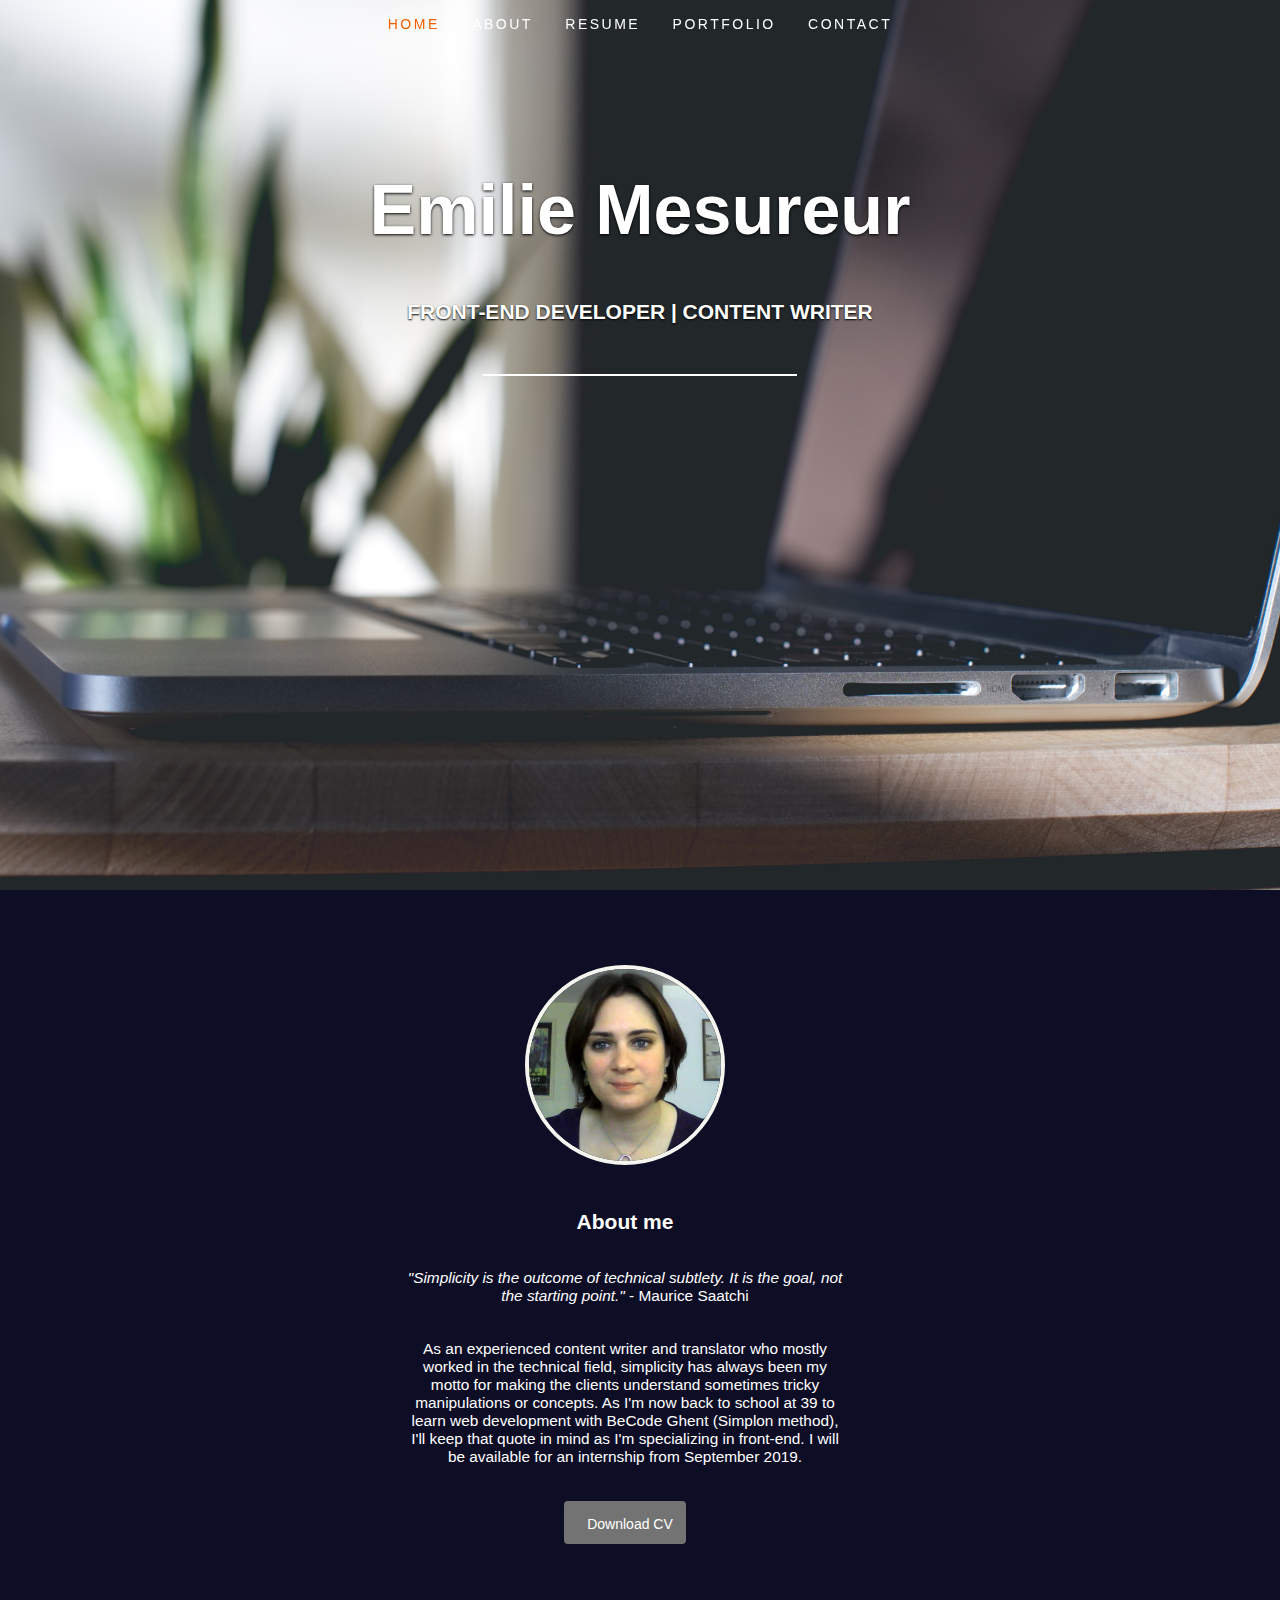
==== index.html @ 46d31eb6 "initial upload" ====
<!DOCTYPE html>

<html lang="en">

<head>

	<meta charset="UTF-8">
	<meta name="viewport" content="width=device-width, initial-scale=1, maximum-scale=1">

	<!-- Jquery js -->
	<script src="https://code.jquery.com/jquery-3.3.1.slim.min.js" integrity="sha384-q8i/X+965DzO0rT7abK41JStQIAqVgRVzpbzo5smXKp4YfRvH+8abtTE1Pi6jizo" crossorigin="anonymous"></script>

	<!--Bootstrap--> 	
	<link rel="stylesheet" href="https://maxcdn.bootstrapcdn.com/bootstrap/3.4.0/css/bootstrap.min.css">
	<script src="https://maxcdn.bootstrapcdn.com/bootstrap/3.4.0/js/bootstrap.min.js"></script>

	<!--Ajax--> 
	<script src="https://ajax.googleapis.com/ajax/libs/jquery/3.3.1/jquery.min.js"></script>

	<!--My CSS--> 	
	<link href="stylesheet.css" rel="stylesheet" type="text/css">

	<!--Fonts-->
    <link rel="stylesheet" href="https://use.fontawesome.com/releases/v5.7.2/css/all.css"
        integrity="sha384-fnmOCqbTlWIlj8LyTjo7mOUStjsKC4pOpQbqyi7RrhN7udi9RwhKkMHpvLbHG9Sr" crossorigin="anonymous">
    <link rel="stylesheet" href="https://use.fontawesome.com/releases/v5.8.2/css/all.css" integrity="sha384-oS3vJWv+0UjzBfQzYUhtDYW+Pj2yciDJxpsK1OYPAYjqT085Qq/1cq5FLXAZQ7Ay" crossorigin="anonymous">

	<!--Other-->
	<title>Emilie Mesureur</title>

</head>

<body>


  <!-- Navbar -->
  <nav class="container" id="nav-wrap">

    <div class="collapse navbar-collapse" id="navbarSupportedContent">
      <ul id="nav" class="nav">
        <li class="current"><a class="smoothscroll" href="#home">Home</a></li>
        <li><a class="smoothscroll" href="#about">About</a></li>
        <li><a class="smoothscroll" href="#resume">Resume</a></li>
        <li><a class="smoothscroll" href="#portfolio">Portfolio</a></li>
        <li><a class="smoothscroll" href="#contact">Contact</a></li>
      </ul> 
    </div><!-- Navbar collapse -->

  </nav><!-- End of navbar -->
    

  <!-- Introduction -->

  <header class="container" id="home">
    <section id="introduction-text">
      <h1><strong>Emilie Mesureur</strong></h1><br/>
      <h3><strong>FRONT-END DEVELOPER | CONTENT WRITER</strong></h3>
      <br/>
      <hr> 
      <br/>
      <ul class="social">
          <li><a target="_blank" href="https://www.linkedin.com/in/emilie-mesureur-b0a91523/"><i class="fab fa-linkedin-in fa-2x" style="color:white"></i></a></li>
          <li><a target="_blank" href="https://github.com/Meulymooh"><i class="fab fa-github fa-2x" style="color:white"></i></a></li>
          <li><a target="_blank" href="https://www.instagram.com/belgianemilie/"><i class="fab fa-instagram fa-2x" style="color:white"></i></a></li>
          <li><a target="_blank" href="mesureur.e@gmail.com"><i class="far fa-envelope fa-2x" style="color:white"></i></a></li>
            </ul>
      <p class="scrolldown">
         <a class="arrowDown" href="#about"><i class="fas fa-chevron-circle-down"></i></a>
      </p>
  </header>

  <!-- End of introduction -->

  <!-- About -->

  <section class="container" id="about">

    <div class="row">
      <div id="picture">
        <img src="img/id3.jpg" id="profile" alt="Emilie Mesureur">
      </div>
    </div>

    <div class="row">
      <div id="title">
        <h3><strong>About me</strong></h3>
      </div>
    </div>

    <div class="row">
      <div id="quote" class="text">
        <p><i>"Simplicity is the outcome of technical subtlety. It is the goal, not the starting point."</i> - Maurice Saatchi</p>
      </div>
    </div>

    <div class="row row-center">
      <div id="aboutText" class="text">
        <p>As an experienced content writer and translator who mostly worked in the technical field, simplicity has always been my motto for making the clients understand sometimes tricky manipulations or concepts. As I'm now back to school at 39 to learn web development with BeCode Ghent (Simplon method), I'll keep that quote in mind as I'm specializing in front-end. I will be available for an internship from September 2019.</p>
      </div>
    </div>

    <div class="row row-cv">
       <a href="http://emilie.watlock.be/CV_Emilie.pdf" class="btn"><i class="fa fa-download"></i>  Download CV</a>
    </div>

  </section>

  <!-- End of About -->


</body>
</html>
---- stylesheet.css ----
html, body {
    height:100%;
    scroll-behavior: smooth;
} 

.row {
	width: 100%;
}

/* Navbar */

#nav-wrap ul, #nav-wrap li, #nav-wrap a {
	margin: 0;
	padding: 0;
	border: none;
	outline: none;
}

#nav-wrap {
   	font: 12px bold 'opensans-bold', sans-serif;
   	width: 100%;
   	text-transform: uppercase;
   	letter-spacing: 2.5px;
   	margin: 0 auto;
   	z-index: 100;
   	position: fixed;
   	left: 0;
   	top: 0;
}

.opaque { background-color: #333; }

ul#nav {
  	min-height: 48px;
   	width: auto;
   	text-align: center;
}

ul#nav li {
   	position: relative;
   	list-style: none;
   	height: 48px;
   	display: inline-block;
}

ul#nav li a {
   	display: inline-block;
   	padding: 8px 13px;
   	line-height: 32px;
	text-decoration: none;
   	text-align: left;
   	color: #fff;
}

ul#nav li a:active { 
	background-color: transparent !important;
}

ul#nav li a:hover { 
	background-color: transparent !important;
}

ul#nav li.current a { 
	color: #F06000; /* orange */
	background-color: transparent !important;
}

/* HEADER */

/* Intro */

#introduction-text h1 {
	font: 5em 'opensans-bold', sans-serif;f;
	text-shadow: 0px 1px 3px black;
}

#introduction-text h3 {
	font: 1.5em 'opensans-bold', sans-serif;
	text-shadow: 0px 1px 2px black;
}

#home {
	position: relative;
	width: 100%;
	height: 890px;
	background-image: url(img/laptop2.jpg);
	background-position: center center;
	background-repeat: no-repeat;
	background-attachment: fixed;
	background-size: cover !important;
	-webkit-background-size: cover !important;
	background-color:#464646;
	overflow: hidden;
}

#introduction-text {
	padding-top: 12%;
	text-align: center;
  	width: 100%;
  	height: 100%;
  	color: white;
}

hr {
	width: 25%;
	border: 1px solid white;
}

/* Social links */

.social {
   margin: 24px 0;
   padding: 0;
   font-size: 17px;
   text-shadow: 0px 1px 2px rgba(0, 0, 0, .8);
}

.social li {
   display: inline-block;
   margin: 0 15px;
   padding: 0;
}

.social li a { color: #fff; }
.social li a:hover { color: #11ABB0; }

.fa-linkedin .fa-github .fa-instagram .fa-envelope {
	font: 15px;
}

/* Arrow down */

.scrolldown a {
   position: absolute;
   bottom: 30px;
   left: 50%;
   margin-left: -29px;
   color: #fff;
   display: block;
   height: 42px;
   width: 42px;
   font-size: 42px;
   line-height: 42px;
   color: #fff;
   border-radius: 100%;
}
.scrolldown a:hover { color: orange; }

/* ABOUT */

#about {
	width: 100%;
	background-color: #0d0d26; /* Dark mauve */
}

/* Profile pic */

#picture {
	padding-top: 6%;
	text-align: center;
}

#profile {
	position: relative;
	width: 200px;
	height: 200px;
	border-radius: 50%;
	border: 4px solid #f5f5f0;
}

/* Title */

#title {
	text-align: center;	
	padding-top: 2%;
}

h3 {
	font: 1.5em 'opensans-bold', sans-serif;
	color: white;
}

/* Quote */

#quote {
	padding-top: 2%;
	padding-bottom: 2%;
	text-align: center;	
	margin: auto;
	width: 35%;
}

/* Text */

#aboutText {
	text-align: center;	
	margin: auto;
	width: 35%;
	padding-bottom: 2%;
}

.text p {
	font: 1.1em 'opensans-bold', sans-serif;
	color: white;
}

/* Download CV */

.btn {
   background: #737373;
   color: white;
}

.btn:hover {
   background: #fff;
   color: #2B2B2B;
}
.btn i {
   margin-right: 10px;
   font-size: 20px;
}

.row-cv {
	text-align: center;
	padding-bottom: 6%;
}
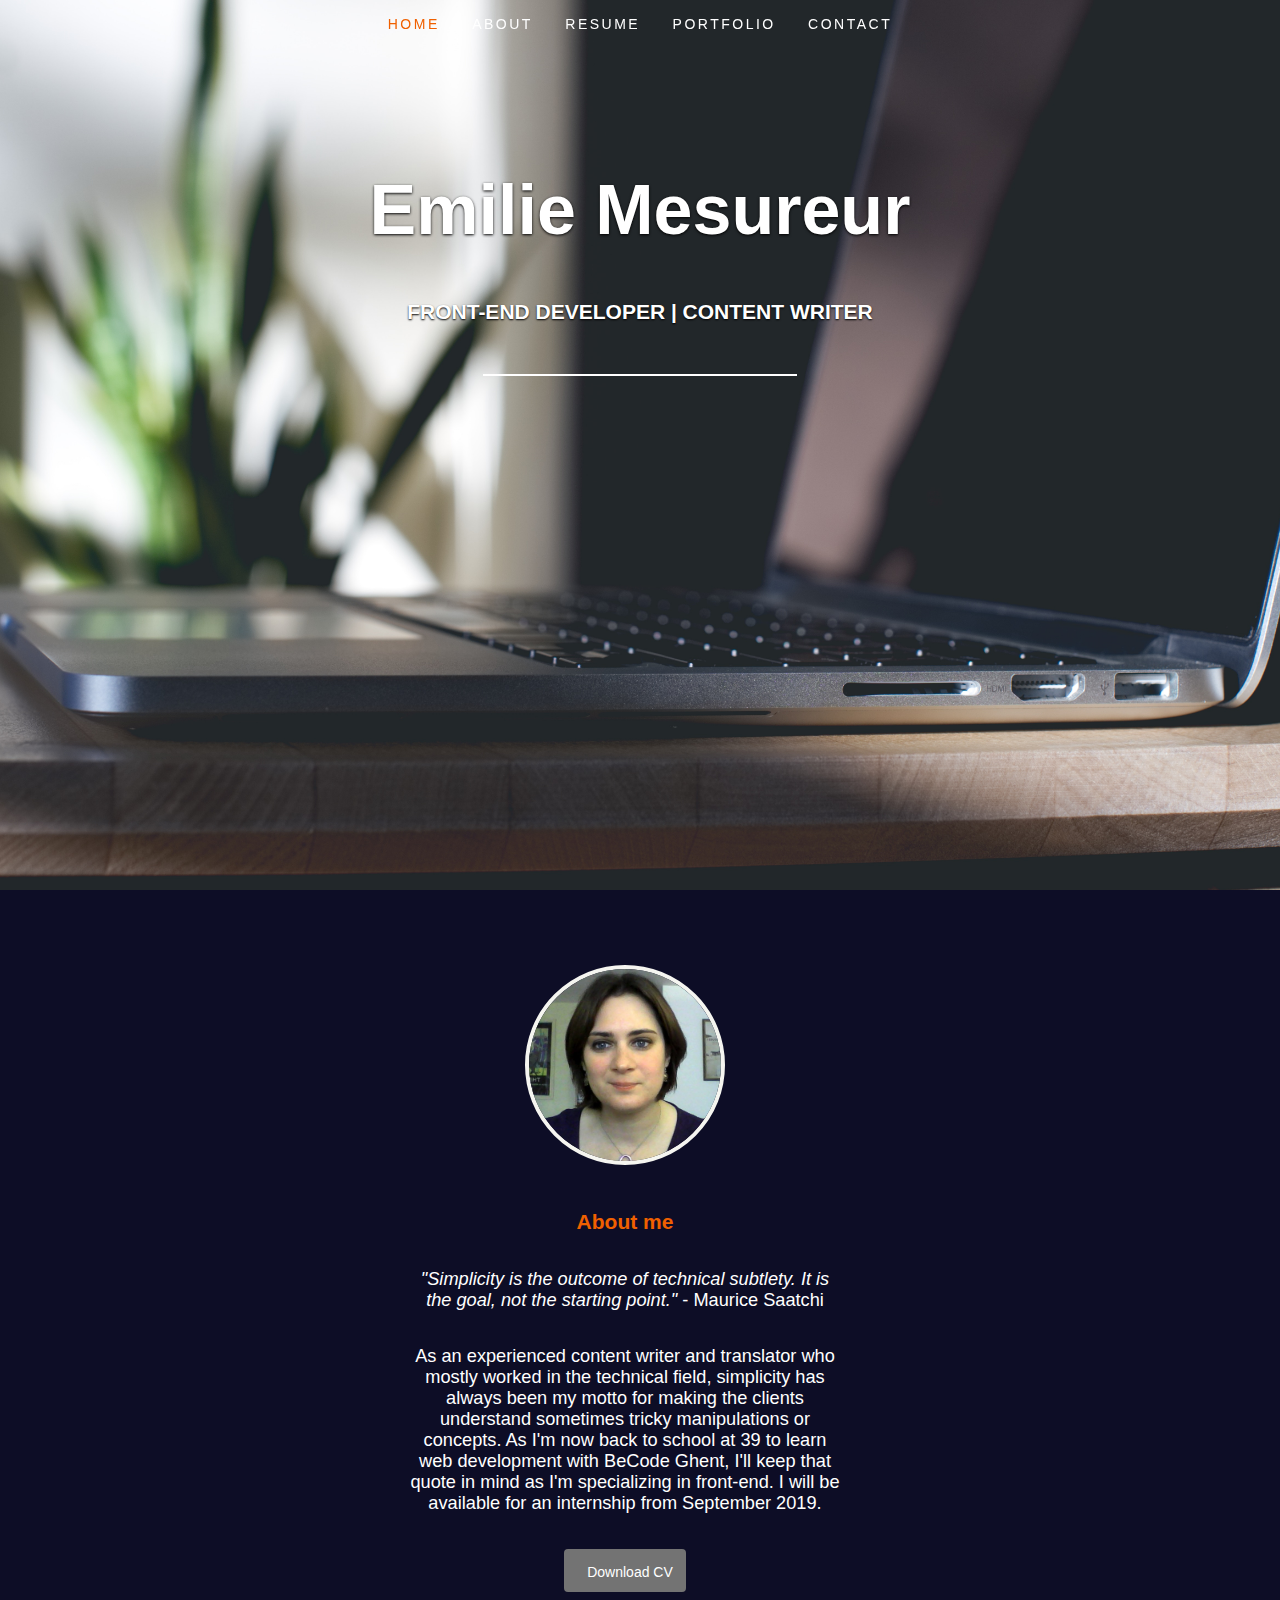
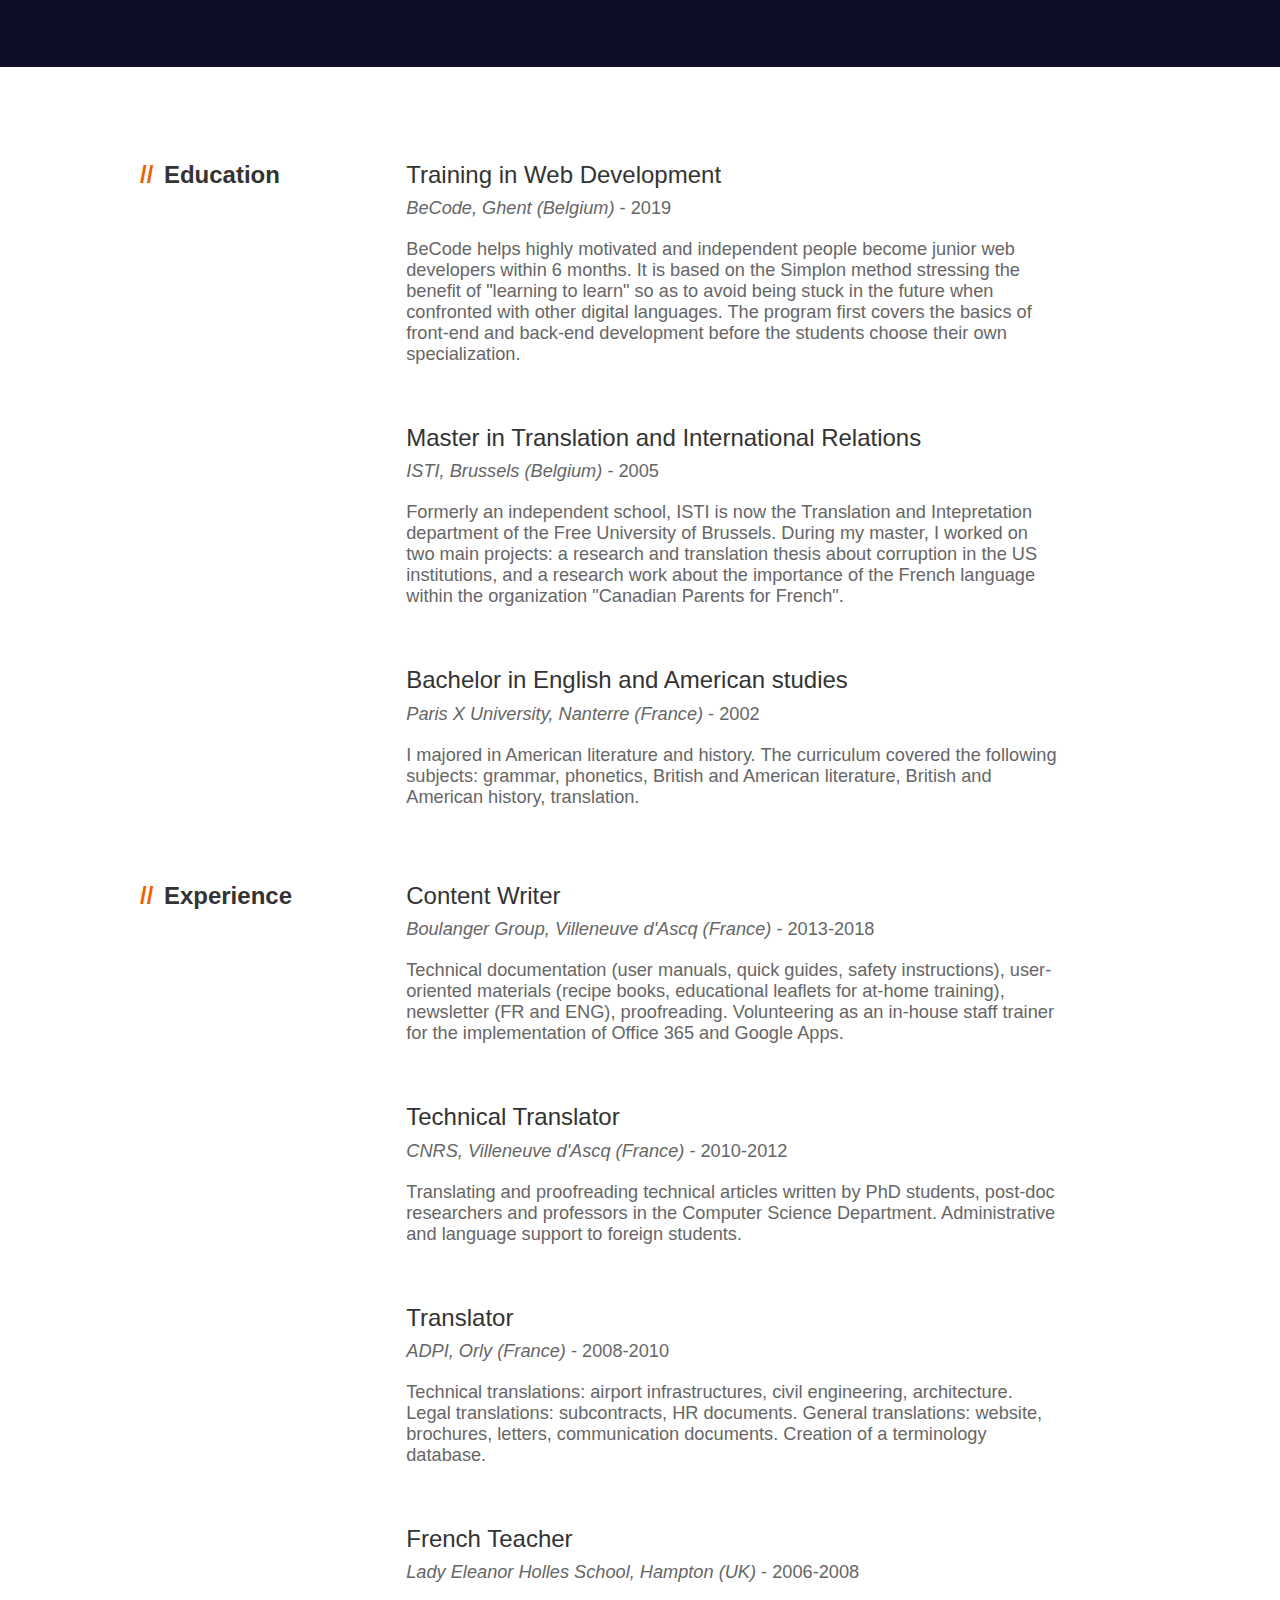
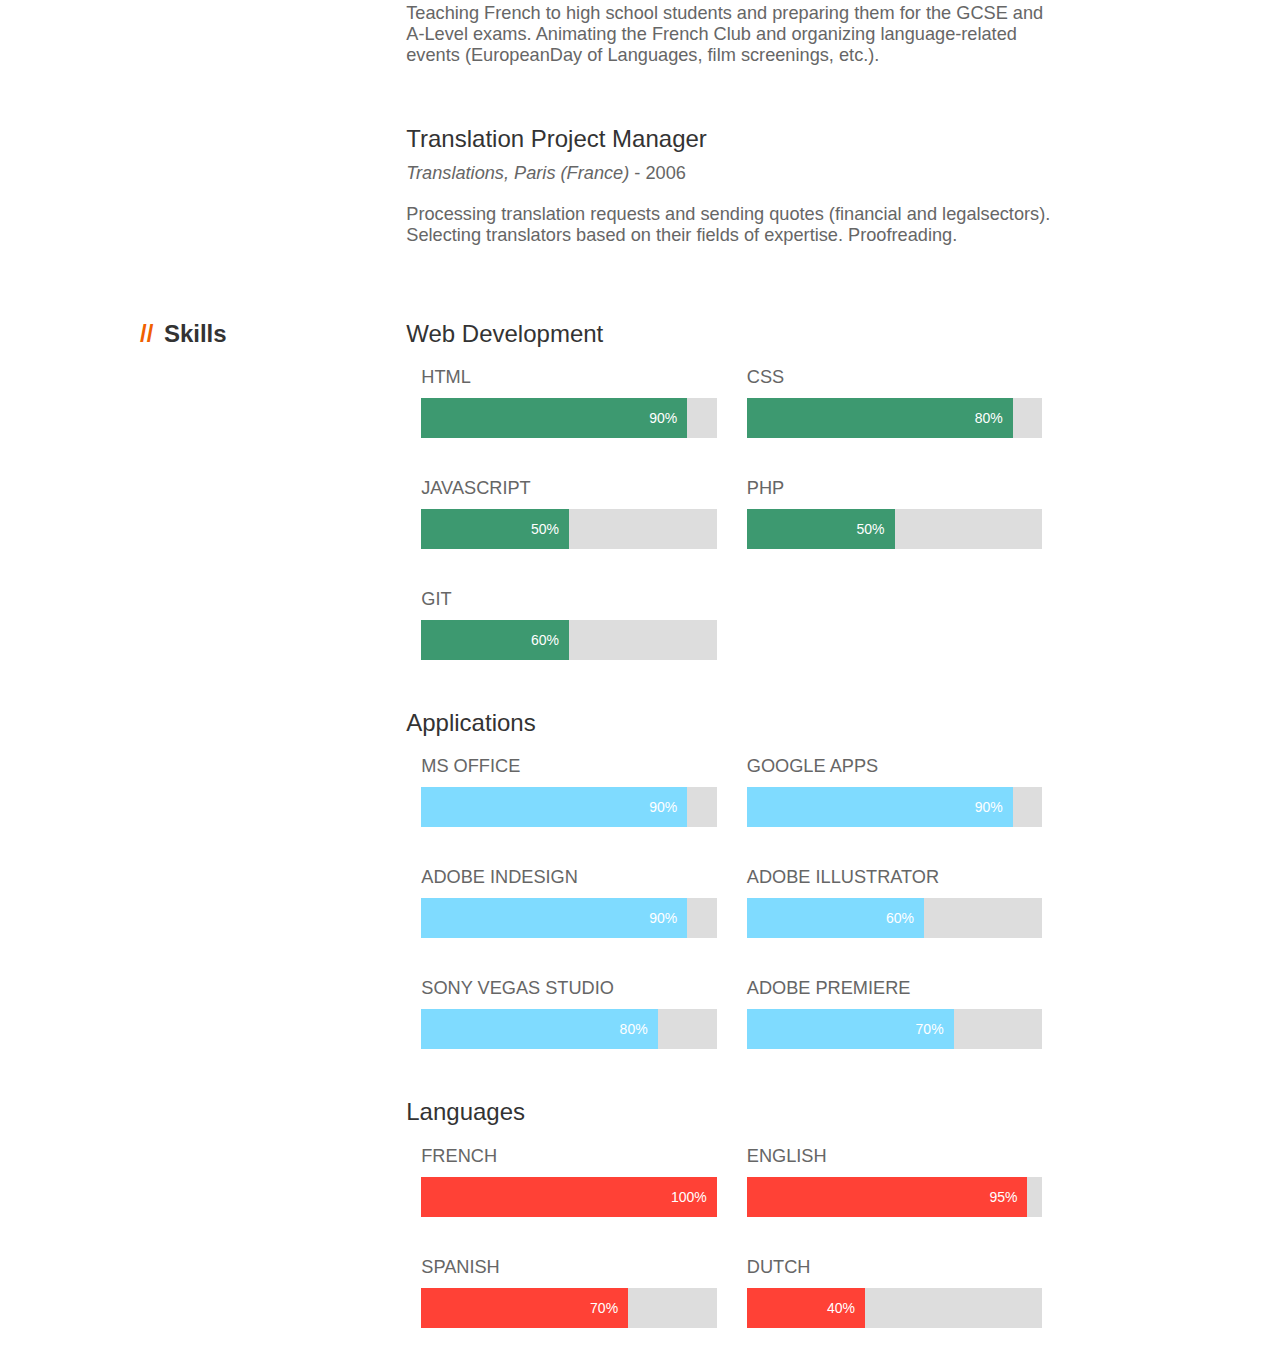
==== commit eff1aff3: "resume added" ====
--- a/index.html
+++ b/index.html
@@ -95,7 +95,7 @@
 
     <div class="row row-center">
       <div id="aboutText" class="text">
-        <p>As an experienced content writer and translator who mostly worked in the technical field, simplicity has always been my motto for making the clients understand sometimes tricky manipulations or concepts. As I'm now back to school at 39 to learn web development with BeCode Ghent (Simplon method), I'll keep that quote in mind as I'm specializing in front-end. I will be available for an internship from September 2019.</p>
+        <p>As an experienced content writer and translator who mostly worked in the technical field, simplicity has always been my motto for making the clients understand sometimes tricky manipulations or concepts. As I'm now back to school at 39 to learn web development with BeCode Ghent, I'll keep that quote in mind as I'm specializing in front-end. I will be available for an internship from September 2019.</p>
       </div>
     </div>
 
@@ -107,6 +107,267 @@
 
   <!-- End of About -->
 
+  <!-- Resume -->
+
+  <section class="container" id="resume">
+    <!-- Resume -->
+    <div class="row">
+
+      <!-- Education -->
+      <div id="education">
+
+        <div class="col col-sm-3 titleCV">
+          <span class="prepend"><h3 style="color:#F06000"><strong>//&nbsp;</strong></h3></span>
+          <span class="append"><h3><strong>Education</strong></h3></span>
+        </div>
+        <div class="col col-sm-9 description">
+          <div class="row title"><h3>Training in Web Development</h3>
+          </div>
+          <div class="row place"><p><i>BeCode, Ghent (Belgium)</i> - 2019</p>
+          </div>
+          <div class="row details"><p>BeCode helps highly motivated and independent people become junior web developers within 6 months. It is based on the Simplon method stressing the benefit of "learning to learn" so as to avoid being stuck in the future when confronted with other digital languages. The program first covers the basics of front-end and back-end development before the students choose their own specialization. </p>
+          </div>
+        </div>
+
+      <div class="col col-sm-3 titleCV">
+      </div>
+        <div class="col col-sm-9 description">
+          <div class="row title"><h3>Master in Translation and International Relations</h3>
+          </div>
+          <div class="row place"><p><i>ISTI, Brussels (Belgium)</i> - 2005</p>
+          </div>
+          <div class="row details"><p>Formerly an independent school, ISTI is now the Translation and Intepretation department of the Free University of Brussels. During my master, I worked on two main projects: a research and translation thesis about corruption in the US institutions, and a research work about the importance of the French language within the organization "Canadian Parents for French".</p>
+          </div>
+        </div>
+
+      <div class="col col-sm-3 titleCV">
+      </div>
+        <div class="col col-sm-9 description">
+          <div class="row title"><h3>Bachelor in English and American studies</h3>
+          </div>
+          <div class="row place"><p><i>Paris X University, Nanterre (France)</i> - 2002</p>
+          </div>
+          <div class="row details"><p>I majored in American literature and history. The curriculum covered the following subjects: grammar, phonetics, British and American literature, British and American history, translation. </p>
+          </div>
+        </div>
+
+      </div><!-- End of education -->
+    </div><!-- End of row -->
+
+    <!-- Experience -->
+    <div class="row">
+      <div id="experience">
+        
+        <div class="col col-sm-3 titleCV">
+          <span class="prepend"><h3 style="color:#F06000"><strong>//&nbsp;</strong></h3></span>
+          <span class="append"><h3><strong>Experience</strong></h3></span>
+        </div>
+        <div class="col col-sm-9 description">
+          <div class="row title"><h3>Content Writer</h3>
+          </div>
+          <div class="row place"><p><i>Boulanger Group, Villeneuve d'Ascq (France)</i> - 2013-2018</p>
+          </div>
+          <div class="row details">
+            <p>Technical documentation (user manuals, quick guides, safety instructions), user-oriented materials (recipe books, educational leaflets for at-home training), newsletter (FR and ENG), proofreading. Volunteering as an in-house staff trainer for the implementation of Office 365 and Google Apps.
+          </div>
+        </div>
+
+      <div class="col col-sm-3 titleCV">
+      </div>
+        <div class="col col-sm-9 description">
+          <div class="row title"><h3>Technical Translator</h3>
+          </div>
+          <div class="row place"><p><i>CNRS, Villeneuve d'Ascq (France)</i> - 2010-2012</p>
+          </div>
+          <div class="row details"><p>Translating and proofreading technical articles written by PhD students, post-doc researchers and professors in the Computer Science Department. Administrative and language support to foreign students.</p>
+          </div>
+        </div>
+
+      <div class="col col-sm-3 titleCV">
+      </div>
+        <div class="col col-sm-9 description">
+          <div class="row title"><h3>Translator</h3>
+          </div>
+          <div class="row place"><p><i>ADPI, Orly (France)</i> - 2008-2010</p>
+          </div>
+          <div class="row details"><p>Technical translations: airport infrastructures, civil engineering, architecture. Legal translations: subcontracts, HR documents. General translations: website, brochures, letters, communication documents. Creation of a terminology database. </p>
+          </div>
+        </div>
+
+      <div class="col col-sm-3 titleCV">
+      </div>
+        <div class="col col-sm-9 description">
+          <div class="row title"><h3>French Teacher</h3>
+          </div>
+          <div class="row place"><p><i>Lady Eleanor Holles School, Hampton (UK)</i> - 2006-2008</p>
+          </div>
+          <div class="row details"><p>Teaching French to high school students and preparing them for the GCSE and A-Level exams. Animating the French Club and organizing language-related events (EuropeanDay of Languages, film screenings, etc.). </p>
+          </div>
+        </div>
+
+      <div class="col col-sm-3 titleCV">
+      </div>
+        <div class="col col-sm-9 description">
+          <div class="row title"><h3>Translation Project Manager</h3>
+          </div>
+          <div class="row place"><p><i>Translations, Paris (France)</i> - 2006</p>
+          </div>
+          <div class="row details"><p>Processing translation requests and sending quotes (financial and legalsectors). Selecting translators based on their fields of expertise. Proofreading. </p>
+          </div>
+        </div>
+
+      </div><!-- End of experience -->
+    </div><!-- End of row -->
+
+    <!-- Skills-->
+    <div class="row">
+      <div id="skills">
+
+        <div class="col col-sm-3 titleCV">
+          <span class="prepend"><h3 style="color:#F06000"><strong>//&nbsp;</strong></h3></span>
+          <span class="append"><h3><strong>Skills</strong></h3></span>
+        </div>
+        <div class="col col-sm-9 description">
+            <div class="row title"><h3>Web Development</h3>
+          </div>
+
+          <div class="row details">
+            <div class="col col-sm-6">
+              <p>HTML</p>
+              <div class="containerSkill">
+                <div class="skill html">90%</div>
+              </div>
+            </div>
+            <div class="col col-sm-6">
+              <p>CSS</p>
+              <div class="containerSkill">
+                <div class="skill css">80%</div>
+              </div>
+            </div>
+        </div>
+
+          <div class="row details">
+            <div class="col col-sm-6">
+              <p>JAVASCRIPT</p>
+              <div class="containerSkill">
+                <div class="skill javascript">50%</div>
+              </div>
+            </div>
+            <div class="col col-sm-6">
+              <p>PHP</p>
+              <div class="containerSkill">
+                <div class="skill php">50%</div>
+              </div>
+            </div>
+        </div>
+
+          <div class="row details">
+            <div class="col col-sm-6">
+              <p>GIT</p>
+              <div class="containerSkill">
+                <div class="skill git">60%</div>
+              </div>
+            </div>
+            <div class="col col-sm-6">
+            </div>
+        </div>
+      </div><!-- End of web development skills -->
+
+       <div class="col col-sm-3 titleCV">
+        </div>
+        <div class="col col-sm-9 description">
+            <div class="row title"><h3>Applications</h3>
+          </div>
+
+          <div class="row details">
+            <div class="col col-sm-6">
+              <p>MS OFFICE</p>
+              <div class="containerSkill">
+                <div class="skill office">90%</div>
+              </div>
+            </div>
+            <div class="col col-sm-6">
+              <p>GOOGLE APPS</p>
+              <div class="containerSkill">
+                <div class="skill google">90%</div>
+              </div>
+            </div>
+        </div>
+
+          <div class="row details">
+            <div class="col col-sm-6">
+              <p>ADOBE INDESIGN</p>
+              <div class="containerSkill">
+                <div class="skill indesign">90%</div>
+              </div>
+            </div>
+            <div class="col col-sm-6">
+              <p>ADOBE ILLUSTRATOR</p>
+              <div class="containerSkill">
+                <div class="skill illustrator">60%</div>
+              </div>
+            </div>
+        </div>
+
+          <div class="row details">
+            <div class="col col-sm-6">
+              <p>SONY VEGAS STUDIO</p>
+              <div class="containerSkill">
+                <div class="skill vegas">80%</div>
+              </div>
+            </div>
+            <div class="col col-sm-6">
+              <p>ADOBE PREMIERE</p>
+              <div class="containerSkill">
+                <div class="skill premiere">70%</div>
+              </div>
+            </div>
+          </div>
+      </div><!-- End of app skills -->
+
+       <div class="col col-sm-3 titleCV">
+        </div>
+        <div class="col col-sm-9 description">
+            <div class="row title"><h3>Languages</h3>
+          </div>
+
+          <div class="row details">
+            <div class="col col-sm-6">
+              <p>FRENCH</p>
+              <div class="containerSkill">
+                <div class="skill french">100%</div>
+              </div>
+            </div>
+            <div class="col col-sm-6">
+              <p>ENGLISH</p>
+              <div class="containerSkill">
+                <div class="skill english">95%</div>
+              </div>
+            </div>
+        </div>
+
+          <div class="row details">
+            <div class="col col-sm-6">
+              <p>SPANISH</p>
+              <div class="containerSkill">
+                <div class="skill spanish">70%</div>
+              </div>
+            </div>
+            <div class="col col-sm-6">
+              <p>DUTCH</p>
+              <div class="containerSkill">
+                <div class="skill dutch">40%</div>
+              </div>
+            </div>
+        </div>
+      </div><!-- End of language skills -->
+
+
+      </div><!-- End of all skills -->
+
+    </div><!-- End of row -->   
+
+  </section>
 
 </body>
 </html>--- a/stylesheet.css
+++ b/stylesheet.css
@@ -144,7 +144,7 @@
    color: #fff;
    border-radius: 100%;
 }
-.scrolldown a:hover { color: orange; }
+.scrolldown a:hover { color: #F06000; }
 
 /* ABOUT */
 
@@ -171,13 +171,13 @@
 /* Title */
 
 #title {
-	text-align: center;	
+	text-align: center;
 	padding-top: 2%;
-}
-
-h3 {
+	color: #F06000; /* Orange */
+}
+
+#title h3 {
 	font: 1.5em 'opensans-bold', sans-serif;
-	color: white;
 }
 
 /* Quote */
@@ -200,7 +200,7 @@
 }
 
 .text p {
-	font: 1.1em 'opensans-bold', sans-serif;
+	font: 1.3em 'opensans-bold', sans-serif;
 	color: white;
 }
 
@@ -225,4 +225,87 @@
 	padding-bottom: 6%;
 }
 
-
+/* RESUME */
+
+#resume {
+	width: 100%;
+	background-color: white;
+}
+
+#education {
+	padding-top: 6%;
+	padding-left: 10%;
+}
+
+#titleCV {
+	color: black; /* Dark mauve */
+}
+
+#titleCV h3 {
+	font: 1.5em 'opensans-bold', sans-serif;
+}
+
+.prepend {
+	display: inline-block;
+}
+
+.append {
+	display: inline-block;
+}
+
+.place p {
+	font: 1.3em 'opensans-bold', sans-serif;
+	color: #666666;
+}
+
+.details p {
+	font: 1.3em 'opensans-bold', sans-serif;
+	color: #666666;
+}
+
+.details {
+	padding-right: 20%;
+	padding-top: 10px;
+	padding-bottom: 30px;
+}
+
+#experience {
+	padding-top: 15px;
+	padding-left: 10%;
+}
+
+#skills {
+	padding-top: 15px;
+	padding-left: 10%;
+}
+
+/* Skillbars */
+
+* {box-sizing:border-box}
+
+.containerSkill {
+  width: 100%; 
+  background-color: #ddd; /* Grey */
+}
+
+.skill {
+  text-align: right;
+  padding: 10px;
+  color: white;
+}
+
+.html {width: 90%; background-color: #3D9970;} 
+.css {width: 90%; background-color: #3D9970;}
+.javascript {width: 50%; background-color: #3D9970;}
+.php {width: 50%; background-color: #3D9970;}
+.git {width: 50%; background-color: #3D9970;}
+.office {width: 90%; background-color: #7FDBFF;} 
+.google {width: 90%; background-color: #7FDBFF;}
+.indesign {width: 90%; background-color: #7FDBFF;}
+.illustrator {width: 60%; background-color: #7FDBFF;}
+.vegas {width: 80%; background-color: #7FDBFF;}
+.premiere {width: 70%; background-color: #7FDBFF;}
+.french {width: 100%; background-color: #FF4136 ;}
+.english {width: 95%; background-color: #FF4136 ;}
+.spanish {width: 70%; background-color: #FF4136 ;}
+.dutch {width: 40%; background-color: #FF4136 ;}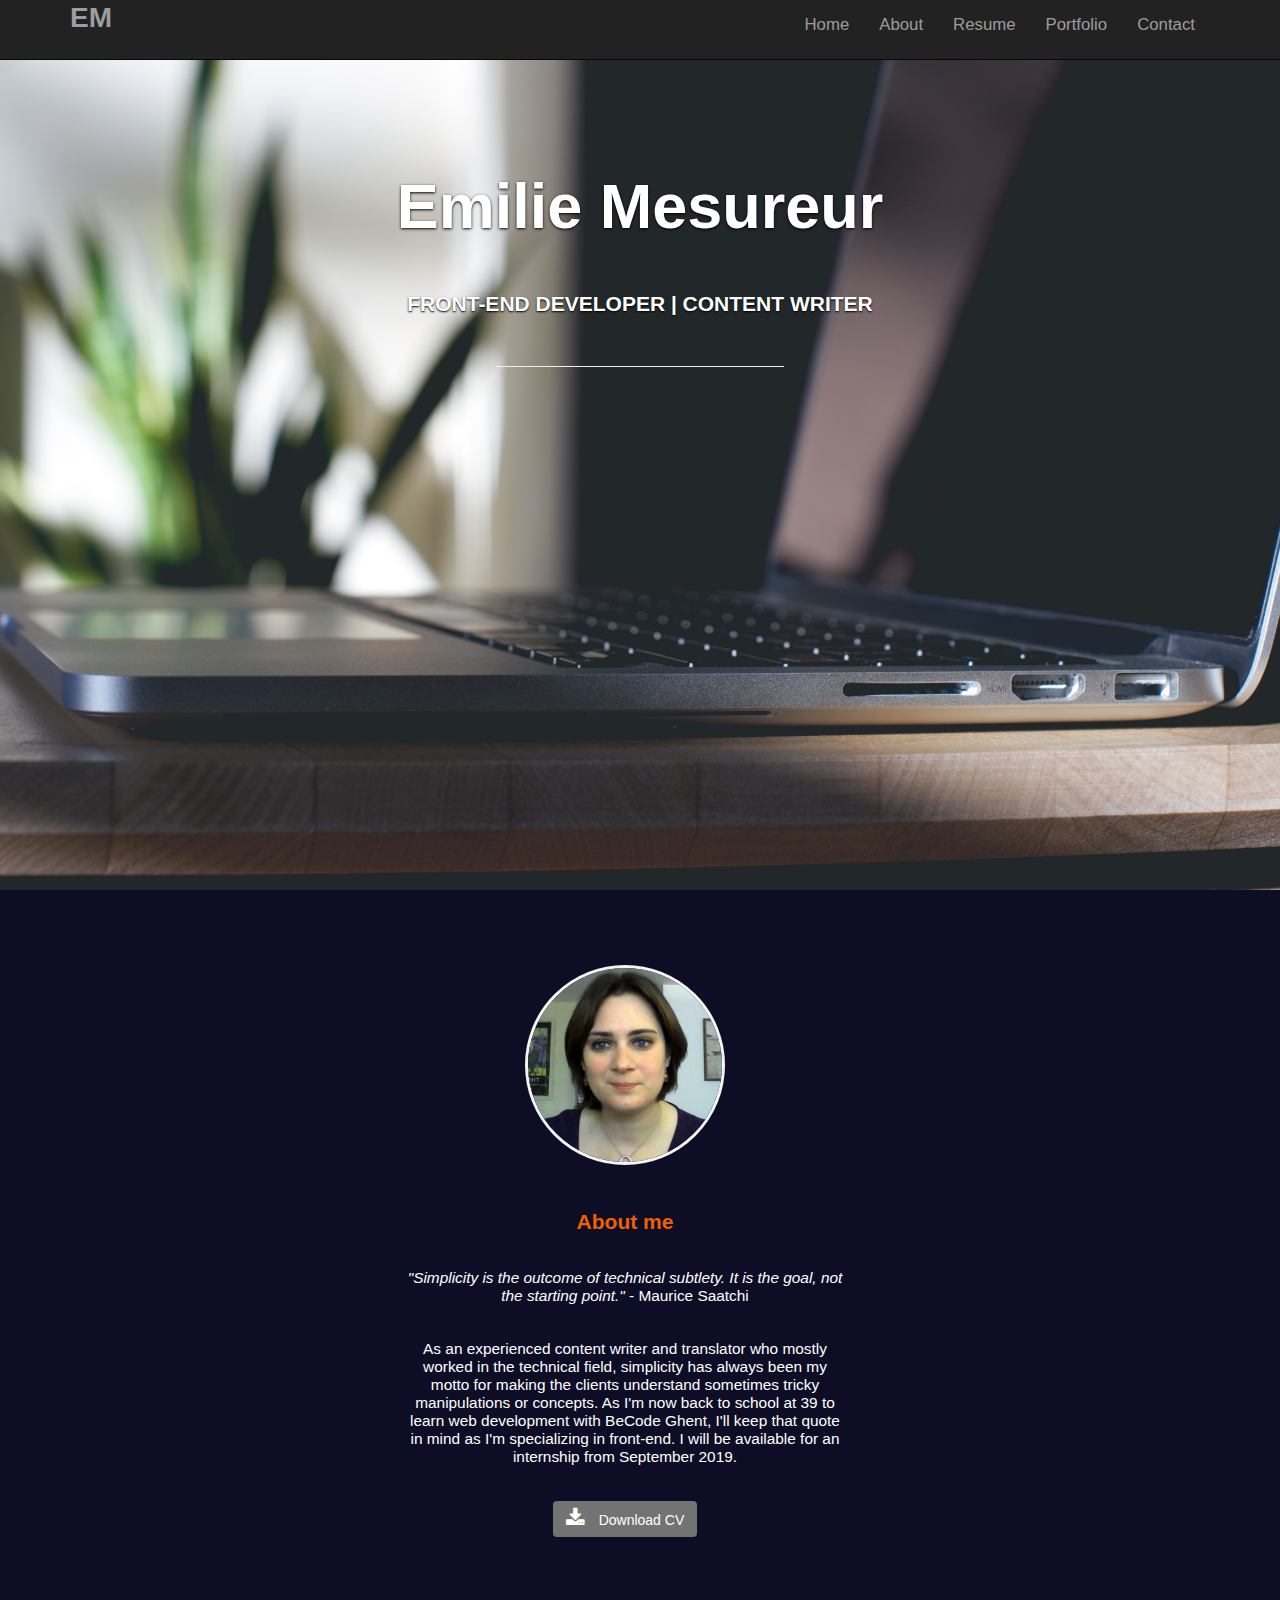
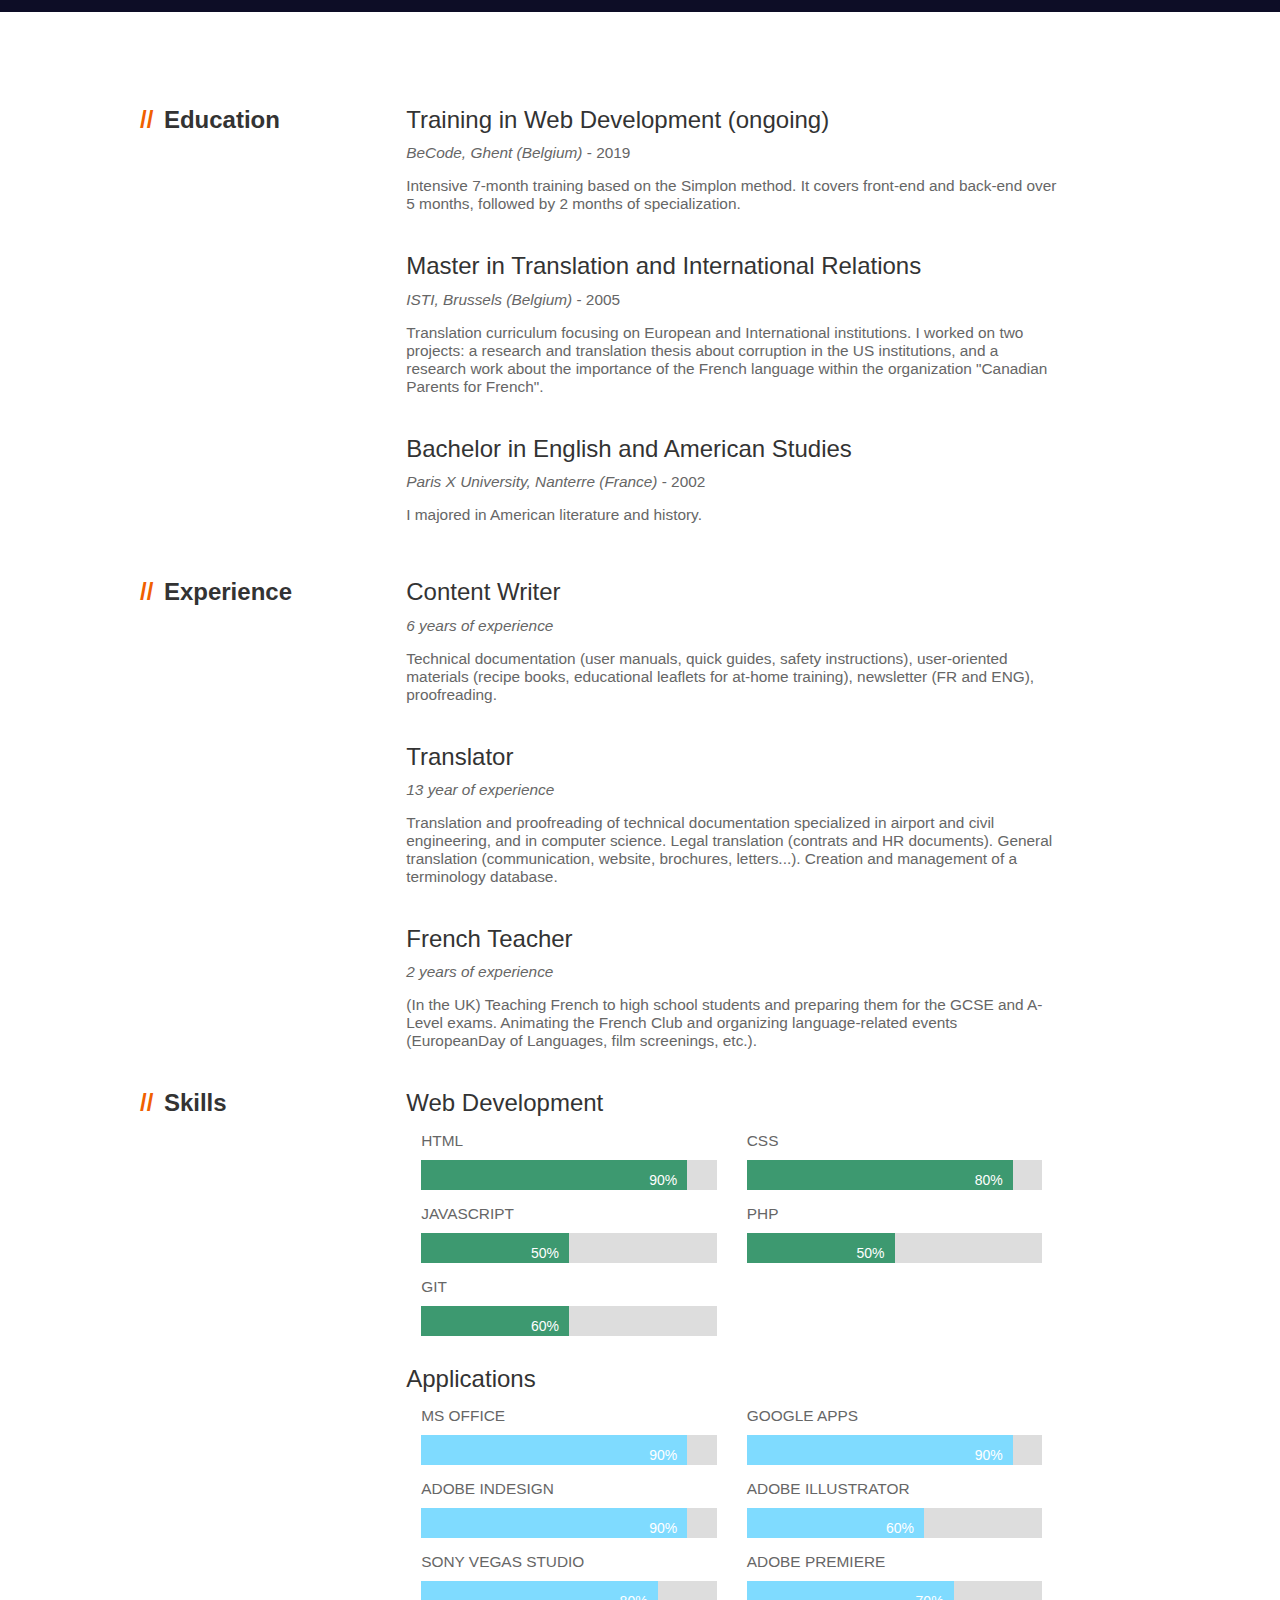
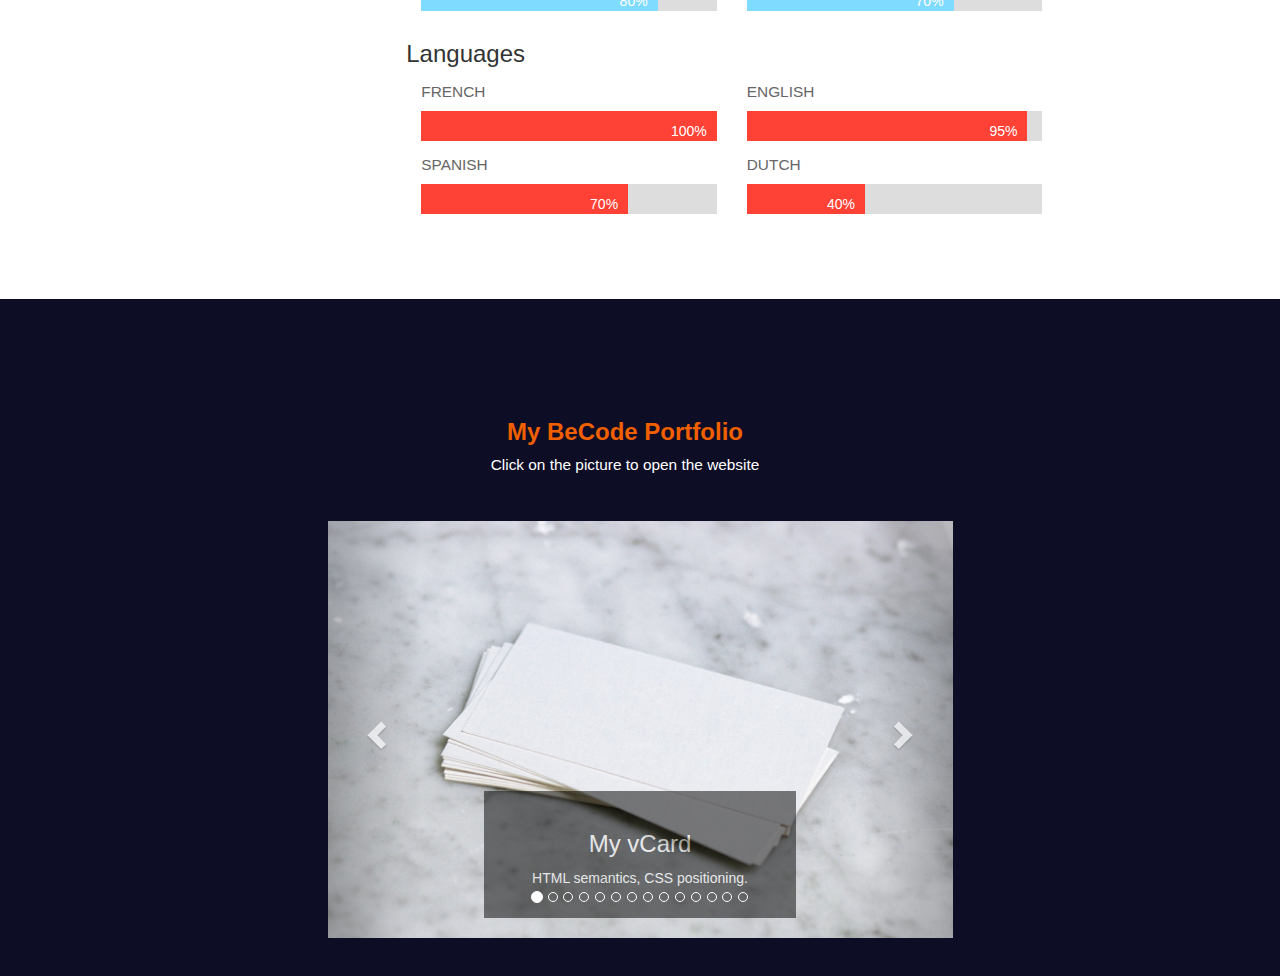
==== commit 2ac6a6e3: "portfolio added" ====
--- a/index.html
+++ b/index.html
@@ -7,24 +7,22 @@
 	<meta charset="UTF-8">
 	<meta name="viewport" content="width=device-width, initial-scale=1, maximum-scale=1">
 
-	<!-- Jquery js -->
-	<script src="https://code.jquery.com/jquery-3.3.1.slim.min.js" integrity="sha384-q8i/X+965DzO0rT7abK41JStQIAqVgRVzpbzo5smXKp4YfRvH+8abtTE1Pi6jizo" crossorigin="anonymous"></script>
-
-	<!--Bootstrap--> 	
-	<link rel="stylesheet" href="https://maxcdn.bootstrapcdn.com/bootstrap/3.4.0/css/bootstrap.min.css">
-	<script src="https://maxcdn.bootstrapcdn.com/bootstrap/3.4.0/js/bootstrap.min.js"></script>
-
 	<!--Ajax--> 
 	<script src="https://ajax.googleapis.com/ajax/libs/jquery/3.3.1/jquery.min.js"></script>
-
 	<!--My CSS--> 	
 	<link href="stylesheet.css" rel="stylesheet" type="text/css">
-
+  <!-- Bootstrap CSS -->
+  <link href="https://maxcdn.bootstrapcdn.com/bootstrap/3.2.0/css/bootstrap.min.css" rel="stylesheet">
+  <!-- jQuery -->
+  <script src="https://ajax.googleapis.com/ajax/libs/jquery/1.11.1/jquery.min.js"></script>
+  <!-- Include all compiled plugins (below), or include individual files as needed -->
+  <script src="https://maxcdn.bootstrapcdn.com/bootstrap/3.2.0/js/bootstrap.min.js"></script>
 	<!--Fonts-->
-    <link rel="stylesheet" href="https://use.fontawesome.com/releases/v5.7.2/css/all.css"
-        integrity="sha384-fnmOCqbTlWIlj8LyTjo7mOUStjsKC4pOpQbqyi7RrhN7udi9RwhKkMHpvLbHG9Sr" crossorigin="anonymous">
-    <link rel="stylesheet" href="https://use.fontawesome.com/releases/v5.8.2/css/all.css" integrity="sha384-oS3vJWv+0UjzBfQzYUhtDYW+Pj2yciDJxpsK1OYPAYjqT085Qq/1cq5FLXAZQ7Ay" crossorigin="anonymous">
-
+  <link rel="stylesheet" href="https://use.fontawesome.com/releases/v5.7.2/css/all.css"
+  integrity="sha384-fnmOCqbTlWIlj8LyTjo7mOUStjsKC4pOpQbqyi7RrhN7udi9RwhKkMHpvLbHG9Sr" crossorigin="anonymous">
+  <link rel="stylesheet" href="https://use.fontawesome.com/releases/v5.8.2/css/all.css" integrity="sha384-oS3vJWv+0UjzBfQzYUhtDYW+Pj2yciDJxpsK1OYPAYjqT085Qq/1cq5FLXAZQ7Ay" crossorigin="anonymous">
+  <!-- Fontawesome -->
+    <link href="//maxcdn.bootstrapcdn.com/font-awesome/4.1.0/css/font-awesome.min.css" rel="stylesheet">
 	<!--Other-->
 	<title>Emilie Mesureur</title>
 
@@ -34,19 +32,30 @@
 
 
   <!-- Navbar -->
-  <nav class="container" id="nav-wrap">
-
-    <div class="collapse navbar-collapse" id="navbarSupportedContent">
-      <ul id="nav" class="nav">
-        <li class="current"><a class="smoothscroll" href="#home">Home</a></li>
-        <li><a class="smoothscroll" href="#about">About</a></li>
-        <li><a class="smoothscroll" href="#resume">Resume</a></li>
-        <li><a class="smoothscroll" href="#portfolio">Portfolio</a></li>
-        <li><a class="smoothscroll" href="#contact">Contact</a></li>
-      </ul> 
-    </div><!-- Navbar collapse -->
-
-  </nav><!-- End of navbar -->
+
+
+<div class="navbar navbar-inverse navbar-fixed-top opaque-navbar">
+  <div class="container">
+    <div class="navbar-header">
+      <button type="button" class="navbar-toggle" data-toggle="collapse" data-target="#navMain">
+  <span class="glyphicon glyphicon-chevron-right" style="color:white;"></span>
+    
+  </button>
+      <a class="navbar-brand pull-left" href="index.html"><b>EM</b></a>
+    </div>
+    <div class="collapse navbar-collapse" id="navMain">
+      <ul class="nav navbar-nav pull-right">
+            <li><a href="#home">Home</a></li>
+            <li><a href="#about">About</a></li>
+            <li><a href="#resume">Resume</a></li>
+            <li><a href="#portfolio">Portfolio</a></li>
+            <li><a href="#contact">Contact</a></li>
+      </ul>
+    </div>
+  </div>
+</div>
+
+
     
 
   <!-- Introduction -->
@@ -100,7 +109,7 @@
     </div>
 
     <div class="row row-cv">
-       <a href="http://emilie.watlock.be/CV_Emilie.pdf" class="btn"><i class="fa fa-download"></i>  Download CV</a>
+       <a target="_blank" href="http://emilie.watlock.be/CV_Emilie.pdf" class="btn"><i class="fa fa-download"></i>  Download CV</a>
     </div>
 
   </section>
@@ -121,11 +130,11 @@
           <span class="append"><h3><strong>Education</strong></h3></span>
         </div>
         <div class="col col-sm-9 description">
-          <div class="row title"><h3>Training in Web Development</h3>
-          </div>
-          <div class="row place"><p><i>BeCode, Ghent (Belgium)</i> - 2019</p>
-          </div>
-          <div class="row details"><p>BeCode helps highly motivated and independent people become junior web developers within 6 months. It is based on the Simplon method stressing the benefit of "learning to learn" so as to avoid being stuck in the future when confronted with other digital languages. The program first covers the basics of front-end and back-end development before the students choose their own specialization. </p>
+          <div class="row title"><h3>Training in Web Development (ongoing)</h3>
+          </div>
+          <div class="row years"><p><i>BeCode, Ghent (Belgium)</i> - 2019</p>
+          </div>
+          <div class="row details"><p>Intensive 7-month training based on the Simplon method. It covers front-end and back-end over 5 months, followed by 2 months of specialization.</p>
           </div>
         </div>
 
@@ -134,20 +143,20 @@
         <div class="col col-sm-9 description">
           <div class="row title"><h3>Master in Translation and International Relations</h3>
           </div>
-          <div class="row place"><p><i>ISTI, Brussels (Belgium)</i> - 2005</p>
-          </div>
-          <div class="row details"><p>Formerly an independent school, ISTI is now the Translation and Intepretation department of the Free University of Brussels. During my master, I worked on two main projects: a research and translation thesis about corruption in the US institutions, and a research work about the importance of the French language within the organization "Canadian Parents for French".</p>
+          <div class="row years"><p><i>ISTI, Brussels (Belgium)</i> - 2005</p>
+          </div>
+          <div class="row details"><p>Translation curriculum focusing on European and International institutions. I worked on two projects: a research and translation thesis about corruption in the US institutions, and a research work about the importance of the French language within the organization "Canadian Parents for French".</p>
           </div>
         </div>
 
       <div class="col col-sm-3 titleCV">
       </div>
         <div class="col col-sm-9 description">
-          <div class="row title"><h3>Bachelor in English and American studies</h3>
-          </div>
-          <div class="row place"><p><i>Paris X University, Nanterre (France)</i> - 2002</p>
-          </div>
-          <div class="row details"><p>I majored in American literature and history. The curriculum covered the following subjects: grammar, phonetics, British and American literature, British and American history, translation. </p>
+          <div class="row title"><h3>Bachelor in English and American Studies</h3>
+          </div>
+          <div class="row years"><p><i>Paris X University, Nanterre (France)</i> - 2002</p>
+          </div>
+          <div class="row details"><p>I majored in American literature and history.</p>
           </div>
         </div>
 
@@ -165,54 +174,32 @@
         <div class="col col-sm-9 description">
           <div class="row title"><h3>Content Writer</h3>
           </div>
-          <div class="row place"><p><i>Boulanger Group, Villeneuve d'Ascq (France)</i> - 2013-2018</p>
-          </div>
-          <div class="row details">
-            <p>Technical documentation (user manuals, quick guides, safety instructions), user-oriented materials (recipe books, educational leaflets for at-home training), newsletter (FR and ENG), proofreading. Volunteering as an in-house staff trainer for the implementation of Office 365 and Google Apps.
+          <div class="row years"><p><i>6 years of experience</i></p>
+          </div>
+          <div class="row details">
+            <p>Technical documentation (user manuals, quick guides, safety instructions), user-oriented materials (recipe books, educational leaflets for at-home training), newsletter (FR and ENG), proofreading.
           </div>
         </div>
 
       <div class="col col-sm-3 titleCV">
       </div>
         <div class="col col-sm-9 description">
-          <div class="row title"><h3>Technical Translator</h3>
-          </div>
-          <div class="row place"><p><i>CNRS, Villeneuve d'Ascq (France)</i> - 2010-2012</p>
-          </div>
-          <div class="row details"><p>Translating and proofreading technical articles written by PhD students, post-doc researchers and professors in the Computer Science Department. Administrative and language support to foreign students.</p>
+          <div class="row title"><h3> Translator</h3>
+          </div>
+          <div class="row years"><p><i>13 year of experience</i></p>
+          </div>
+          <div class="row details"><p>Translation and proofreading of technical documentation specialized in airport and civil engineering, and in computer science. Legal translation (contrats and HR documents). General translation (communication, website, brochures, letters...). Creation and management of a terminology database.</p>
           </div>
         </div>
 
       <div class="col col-sm-3 titleCV">
       </div>
         <div class="col col-sm-9 description">
-          <div class="row title"><h3>Translator</h3>
-          </div>
-          <div class="row place"><p><i>ADPI, Orly (France)</i> - 2008-2010</p>
-          </div>
-          <div class="row details"><p>Technical translations: airport infrastructures, civil engineering, architecture. Legal translations: subcontracts, HR documents. General translations: website, brochures, letters, communication documents. Creation of a terminology database. </p>
-          </div>
-        </div>
-
-      <div class="col col-sm-3 titleCV">
-      </div>
-        <div class="col col-sm-9 description">
           <div class="row title"><h3>French Teacher</h3>
           </div>
-          <div class="row place"><p><i>Lady Eleanor Holles School, Hampton (UK)</i> - 2006-2008</p>
-          </div>
-          <div class="row details"><p>Teaching French to high school students and preparing them for the GCSE and A-Level exams. Animating the French Club and organizing language-related events (EuropeanDay of Languages, film screenings, etc.). </p>
-          </div>
-        </div>
-
-      <div class="col col-sm-3 titleCV">
-      </div>
-        <div class="col col-sm-9 description">
-          <div class="row title"><h3>Translation Project Manager</h3>
-          </div>
-          <div class="row place"><p><i>Translations, Paris (France)</i> - 2006</p>
-          </div>
-          <div class="row details"><p>Processing translation requests and sending quotes (financial and legalsectors). Selecting translators based on their fields of expertise. Proofreading. </p>
+          <div class="row years"><p><i>2 years of experience</i></p>
+          </div>
+          <div class="row details"><p>(In the UK) Teaching French to high school students and preparing them for the GCSE and A-Level exams. Animating the French Club and organizing language-related events (EuropeanDay of Languages, film screenings, etc.). </p>
           </div>
         </div>
 
@@ -220,7 +207,7 @@
     </div><!-- End of row -->
 
     <!-- Skills-->
-    <div class="row">
+    <div class="row" id="rowSkills">
       <div id="skills">
 
         <div class="col col-sm-3 titleCV">
@@ -363,11 +350,216 @@
       </div><!-- End of language skills -->
 
 
-      </div><!-- End of all skills -->
+</div><!-- End of all skills -->
 
     </div><!-- End of row -->   
 
   </section>
+
+  <section class="container" id="portfolio">
+
+    <div class="row">
+      <div id="titlePortfolio">
+        <h3><strong>My BeCode Portfolio</strong></h3>
+        <p>Click on the picture to open the website</p>
+      </div>
+    </div>
+
+    <!-- Carousel -->
+    <div class="container--head">
+      <div id="carousel-example-generic" class="carousel slide" data-ride="carousel">
+
+        <!-- Indicators -->
+        <ol class="carousel-indicators">
+          <li data-target="#carousel-example-generic" data-slide-to="0" class="active"></li>
+          <li data-target="#carousel-example-generic" data-slide-to="1"></li>
+          <li data-target="#carousel-example-generic" data-slide-to="2"></li>
+          <li data-target="#carousel-example-generic" data-slide-to="3"></li>
+          <li data-target="#carousel-example-generic" data-slide-to="4"></li>
+          <li data-target="#carousel-example-generic" data-slide-to="5"></li>
+          <li data-target="#carousel-example-generic" data-slide-to="6"></li>
+          <li data-target="#carousel-example-generic" data-slide-to="7"></li>
+          <li data-target="#carousel-example-generic" data-slide-to="8"></li>
+          <li data-target="#carousel-example-generic" data-slide-to="9"></li>
+          <li data-target="#carousel-example-generic" data-slide-to="10"></li>
+          <li data-target="#carousel-example-generic" data-slide-to="11"></li>
+          <li data-target="#carousel-example-generic" data-slide-to="12"></li>
+          <li data-target="#carousel-example-generic" data-slide-to="13"></li>
+        </ol>
+
+        <!-- Wrapper for slides -->
+        <div class="carousel-inner">
+          <div class="item active">
+            <a href="https://meulymooh.github.io/VCard/index.html" target="_blank">
+              <img src="img/vcard.jpg" alt="image0" style="width:100%">
+            </a>
+            <div class="carousel-caption">
+              <h3>My vCard</h3> HTML semantics, CSS positioning.
+            </div>
+          </div>
+          <div class="item">
+            <a href="https://meulymooh.github.io/404-page/index.html" target="_blank">
+              <img src="img/deadend.jpg" alt="image1" style="width:100%">
+            </a>
+            <div class="carousel-caption">
+              <h3>Error 404</h3> HTML semantics, CSS positioning.
+            </div>
+          </div>
+          <div class="item">
+            <a href="https://meulymooh.github.io/My-CV/index.html" target="_blank">
+              <img src="img/luggage.jpg" alt="image2" style="width:100%">
+            </a>
+            <div class="carousel-caption">
+              <h3>My CV</h3> Grids, bootstrap, layout.
+            </div>
+          </div>
+          <div class="item">
+            <a href="https://meulymooh.github.io/Frameworking-FTW/index.html" target="_blank">
+              <img src="img/layout.jpg" alt="image3" style="width:100%">
+            </a>
+            <div class="carousel-caption">
+              <h3>Layout</h3> Frameworks.
+            </div>
+          </div>
+          <div class="item">
+            <a href="https://meulymooh.github.io/suzanne-collins/index.html" target="_blank">
+              <img src="img/redline.jpg" alt="image4" style="width:100%">
+            </a>
+            <div class="carousel-caption">
+              <h3>Red Line Project</h3> Redesigning a website.
+            </div>
+          </div>
+          <div class="item">
+            <a href="https://drive.google.com/file/d/1_RwQ7mwWhzxL8pP_4QeQ1mdY-5DSOcfL/view" target="_blank">
+              <img src="img/start.jpg" alt="image5" style="width:100%">
+            </a>
+            <div class="carousel-caption">
+              <h3>Start Kit</h3> Oral presentation.
+            </div>
+          </div>
+          <div class="item">
+            <a href="https://anton90.github.io/Main-MarioLuigi/main.html" target="_blank">
+              <img src="img/group.jpg" alt="image6" style="width:100%">
+            </a>
+            <div class="carousel-caption">
+              <h3>One-Page Website</h3> Group project.
+            </div>
+          </div>
+          <div class="item">
+            <a href="https://meulymooh.github.io/nyan/index.html" target="_blank">
+              <img src="img/cat.jpg" alt="image7" style="width:100%">
+            </a>
+            <div class="carousel-caption">
+              <h3>Nyan Cat</h3> Starting with Javascript.
+            </div>
+          </div>
+          <div class="item">
+            <a href="https://meulymooh.github.io/serious-business/index.html" target="_blank">
+              <img src="img/business.jpg" alt="image8" style="width:100%">
+            </a>
+            <div class="carousel-caption">
+              <h3>Serious Business</h3> Javascript "if" statements.
+            </div>
+          </div>
+          <div class="item">
+            <a href="https://meulymooh.github.io/nyan/index.html" target="_blank">
+              <img src="img/tools.jpg" alt="image9" style="width:100%">
+            </a>
+            <div class="carousel-caption">
+              <h3>Fix Me!</h3> DOM manipulation.
+            </div>
+          </div>
+          <div class="item">
+            <a href="https://meulymooh.github.io/serious-business/index.html" target="_blank">
+              <img src="img/shopping.jpg" alt="image10" style="width:100%">
+            </a>
+            <div class="carousel-caption">
+              <h3>The Shopping List</h3> Javascript level assessment.
+            </div>
+          </div>
+          <div class="item">
+            <a href="https://meulymooh.github.io/dynamic-loading/index.html" target="_blank">
+              <img src="img/jenga.jpg" alt="image11" style="width:100%">
+            </a>
+            <div class="carousel-caption">
+              <h3>Dynamic Loading</h3> Learning Ajax.
+            </div>
+          </div>
+          <div class="item">
+            <a href="https://drive.google.com/file/d/15afRLm9p8eElEqmCbmPEhIxPemLb1Bm-/view" target="_blank">
+              <img src="img/hacker.jpg" alt="image12" style="width:100%">
+            </a>
+            <div class="carousel-caption">
+              <h3>Cross-Site Scripting</h3> Oral presentation.
+            </div>
+          </div>
+          <div class="item">
+            <a href="https://meulymooh.github.io/pokedex/index.html" target="_blank">
+              <img src="img/pokemon.jpg" alt="image13" style="width:100%">
+            </a>
+            <div class="carousel-caption">
+              <h3>Pokedex</h3> Talking to external API.
+            </div>
+          </div>
+        </div>
+
+        <!-- Controls -->
+        <a class="left carousel-control" href="#carousel-example-generic" role="button" data-slide="prev">
+          <span class="glyphicon glyphicon-chevron-left"></span>
+        </a>
+        <a class="right carousel-control" href="#carousel-example-generic" role="button" data-slide="next">
+          <span class="glyphicon glyphicon-chevron-right"></span>
+        </a>
+      </div>
+    </div>
+      <!-- End of carousel -->
+      
+    </div><!-- End of row -->
+
+  </section>
+
+
+
+
+<script>
+
+  // Toggle tranparent navbar when the user scrolls the page
+
+  $(window).scroll(function() {
+    if($(this).scrollTop() > 50)  /*height in pixels when the navbar becomes non opaque*/ 
+    {
+        $('.opaque-navbar').addClass('opaque');
+    } else {
+        $('.opaque-navbar').removeClass('opaque');
+    }
+});
+
+  // Carousel
+  $(function() {
+    $('.tooltip-carousel').popover();
+
+    $('#carousel-example-generic').on('slide.bs.carousel', function() {
+      $('.tooltip-carousel').popover('hide');
+      $(this).find('.caraousel-tooltip-item.active').fadeOut(function() {
+        $(this).removeClass('active');
+      });
+    });
+
+    $('#carousel-example-generic').on('slid.bs.carousel', function() {
+      var index = $(this).find('.carousel-inner > .item.active').index();
+      $(this).find('.caraousel-tooltip-item').eq(index).fadeIn(function() {
+        $(this).addClass('active');
+      });
+    });
+
+    $('.tooltip-carousel').mouseenter(function() {
+      $(this).popover('show');
+    }).mouseleave(function() {
+      $(this).popover('hide');
+    });
+  });
+</script>
+
 
 </body>
 </html>--- a/stylesheet.css
+++ b/stylesheet.css
@@ -5,64 +5,49 @@
 
 .row {
 	width: 100%;
+	margin: 0 auto;
 }
 
 /* Navbar */
 
-#nav-wrap ul, #nav-wrap li, #nav-wrap a {
-	margin: 0;
-	padding: 0;
-	border: none;
-	outline: none;
-}
-
-#nav-wrap {
-   	font: 12px bold 'opensans-bold', sans-serif;
-   	width: 100%;
-   	text-transform: uppercase;
-   	letter-spacing: 2.5px;
-   	margin: 0 auto;
-   	z-index: 100;
-   	position: fixed;
-   	left: 0;
-   	top: 0;
-}
-
-.opaque { background-color: #333; }
-
-ul#nav {
-  	min-height: 48px;
-   	width: auto;
-   	text-align: center;
-}
-
-ul#nav li {
-   	position: relative;
-   	list-style: none;
-   	height: 48px;
-   	display: inline-block;
-}
-
-ul#nav li a {
-   	display: inline-block;
-   	padding: 8px 13px;
-   	line-height: 32px;
-	text-decoration: none;
-   	text-align: left;
-   	color: #fff;
-}
-
-ul#nav li a:active { 
-	background-color: transparent !important;
-}
-
-ul#nav li a:hover { 
-	background-color: transparent !important;
-}
-
-ul#nav li.current a { 
-	color: #F06000; /* orange */
-	background-color: transparent !important;
+.opaque-navbar {
+    background-color: rgba(0,0,0,0.0);
+    height: 60px;
+    border-bottom: 0px;
+    transition: background-color .5s ease 0s;
+}
+
+.opaque-navbar.opaque {
+    background-color: black;
+    height: 60px;
+    transition: background-color .5s ease 0s;
+}
+
+ul.dropdown-menu {
+    background-color: black;
+}
+
+
+@media (max-width: 992px) {
+  body {
+    background:red;
+  }
+  .opaque-navbar {
+    background-color: black;
+    height: 60px;
+    transition: background-color .5s ease 0s;
+	}
+}
+
+.navbar-inverse .navbar-nav>li>a{
+   font: 1.2em 'opensans-bold', sans-serif;
+   color: white;
+}
+
+.navbar-inverse .navbar-brand{
+   color: white;
+   font: 2em 'opensans-bold', sans-serif;
+   padding-top: 2px;
 }
 
 /* HEADER */
@@ -70,7 +55,7 @@
 /* Intro */
 
 #introduction-text h1 {
-	font: 5em 'opensans-bold', sans-serif;f;
+	font: 4.5em 'opensans-bold', sans-serif;f;
 	text-shadow: 0px 1px 3px black;
 }
 
@@ -102,7 +87,7 @@
 }
 
 hr {
-	width: 25%;
+	width: 23%;
 	border: 1px solid white;
 }
 
@@ -151,6 +136,7 @@
 #about {
 	width: 100%;
 	background-color: #0d0d26; /* Dark mauve */
+	position: relative;
 }
 
 /* Profile pic */
@@ -159,13 +145,14 @@
 	padding-top: 6%;
 	text-align: center;
 }
+
 
 #profile {
 	position: relative;
 	width: 200px;
 	height: 200px;
 	border-radius: 50%;
-	border: 4px solid #f5f5f0;
+	border: 3px solid #f5f5f0;
 }
 
 /* Title */
@@ -200,7 +187,7 @@
 }
 
 .text p {
-	font: 1.3em 'opensans-bold', sans-serif;
+	font: 1.1em 'opensans-bold', sans-serif;
 	color: white;
 }
 
@@ -253,20 +240,25 @@
 	display: inline-block;
 }
 
-.place p {
-	font: 1.3em 'opensans-bold', sans-serif;
+.years p {
+	font: 1.1em 'opensans-bold', sans-serif;
 	color: #666666;
+	display: inline-block;
+}
+
+.inline {
+	display: inline-block;
 }
 
 .details p {
-	font: 1.3em 'opensans-bold', sans-serif;
+	font: 1.1em 'opensans-bold', sans-serif;
 	color: #666666;
 }
 
 .details {
 	padding-right: 20%;
-	padding-top: 10px;
-	padding-bottom: 30px;
+	padding-top: 5px;
+	padding-bottom: 10px;
 }
 
 #experience {
@@ -275,8 +267,11 @@
 }
 
 #skills {
-	padding-top: 15px;
 	padding-left: 10%;
+}
+
+.rowSkills {
+	padding-bottom: 6%;
 }
 
 /* Skillbars */
@@ -286,12 +281,18 @@
 .containerSkill {
   width: 100%; 
   background-color: #ddd; /* Grey */
+  height: 30px;
+}
+
+#rowSkills {
+	padding-bottom: 6%;
 }
 
 .skill {
   text-align: right;
   padding: 10px;
   color: white;
+  height: 30px;
 }
 
 .html {width: 90%; background-color: #3D9970;} 
@@ -308,4 +309,44 @@
 .french {width: 100%; background-color: #FF4136 ;}
 .english {width: 95%; background-color: #FF4136 ;}
 .spanish {width: 70%; background-color: #FF4136 ;}
-.dutch {width: 40%; background-color: #FF4136 ;}+.dutch {width: 40%; background-color: #FF4136 ;}
+
+/* Carousel */
+
+#titlePortfolio {
+	padding-top: 6%;
+	padding-bottom: 3%;
+	color: #F06000; /* Orange */
+	text-align: center;
+}
+
+#titlePortfolio p {
+	font: 1.1em 'opensans-bold', sans-serif;
+	color: white;
+}
+
+#portfolio {
+	width: 100%;
+	background-color: #0d0d26; /* Dark mauve */
+	padding-top: 2%;
+	padding-bottom: 3%;
+}
+
+.container--head {
+	width: 50%;
+	max-height: 20%;
+	margin: 0 auto;
+}
+
+.carousel-caption {
+	width: 50%;
+	background: black;
+	opacity: 0.5;
+	margin: 0 auto;
+	padding: 10px;
+	color: white;
+}
+
+.carousel-caption p {
+	font: 1.1em;
+}
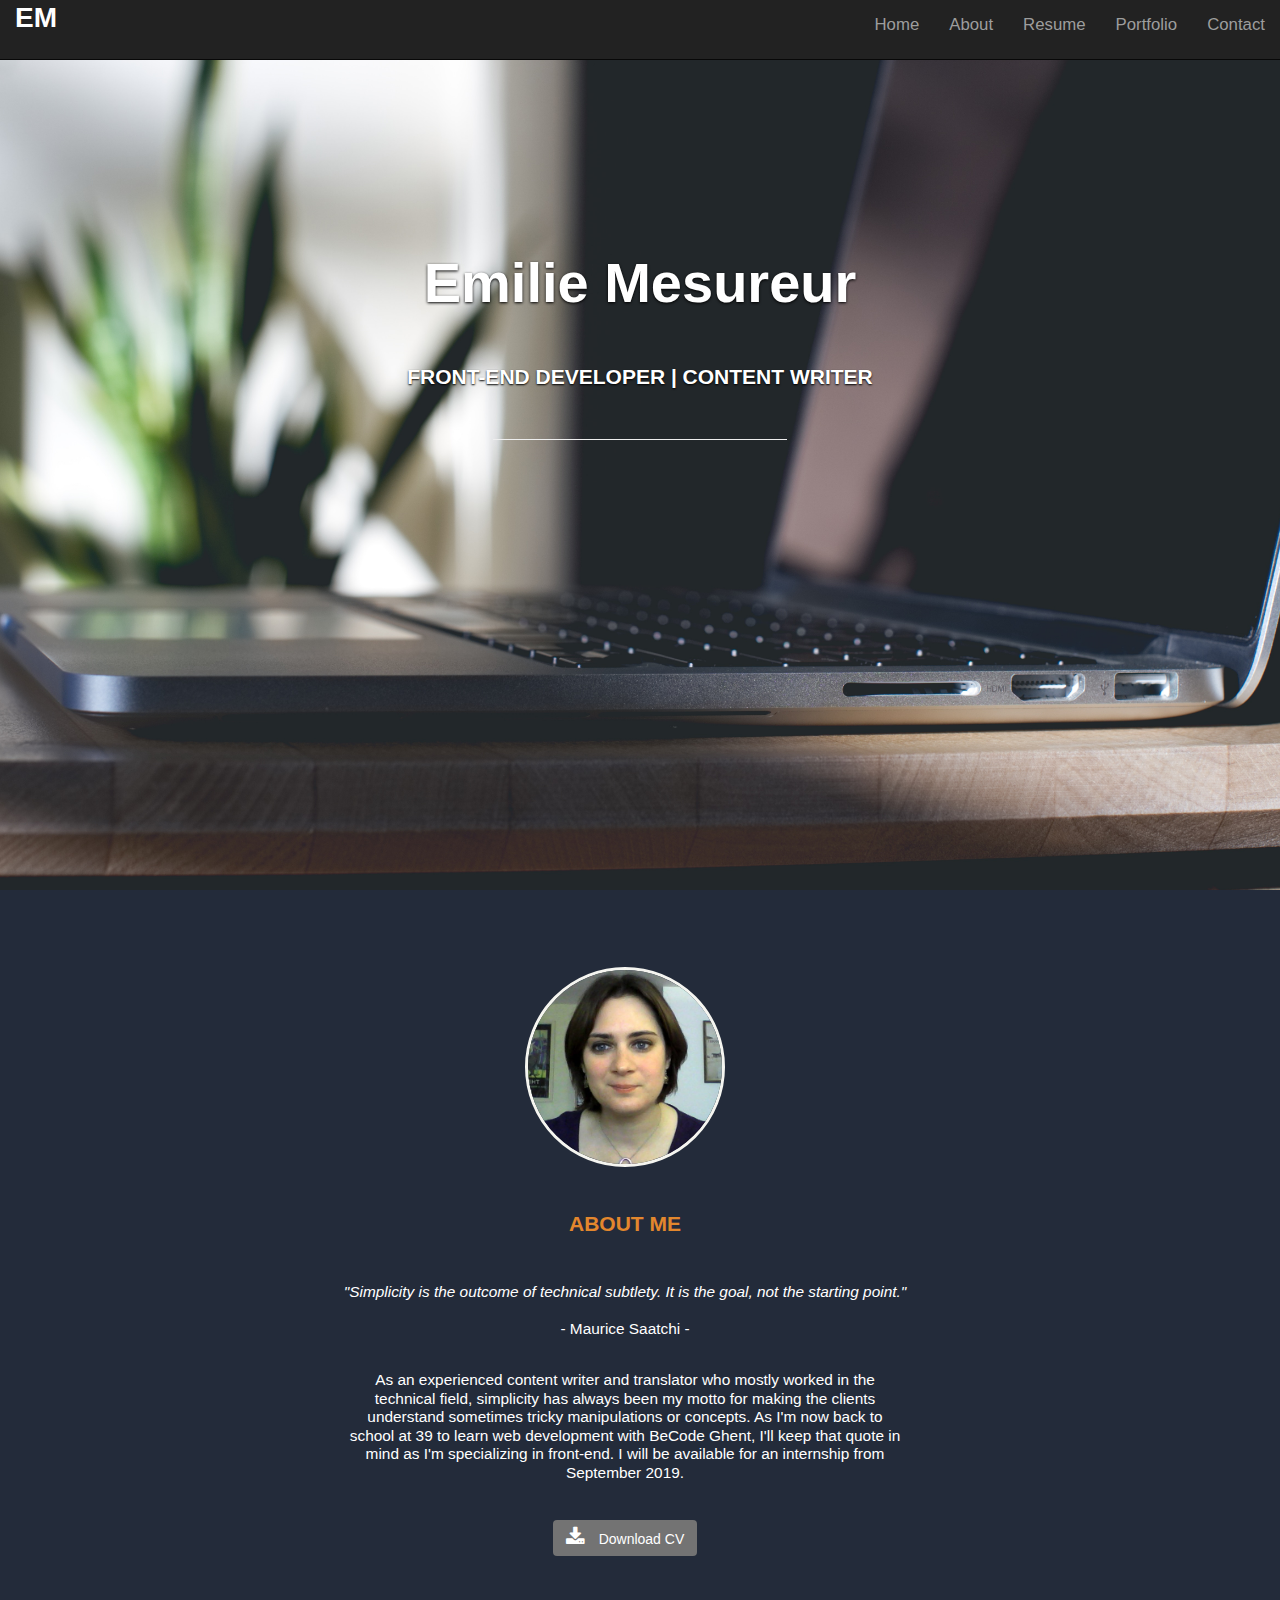
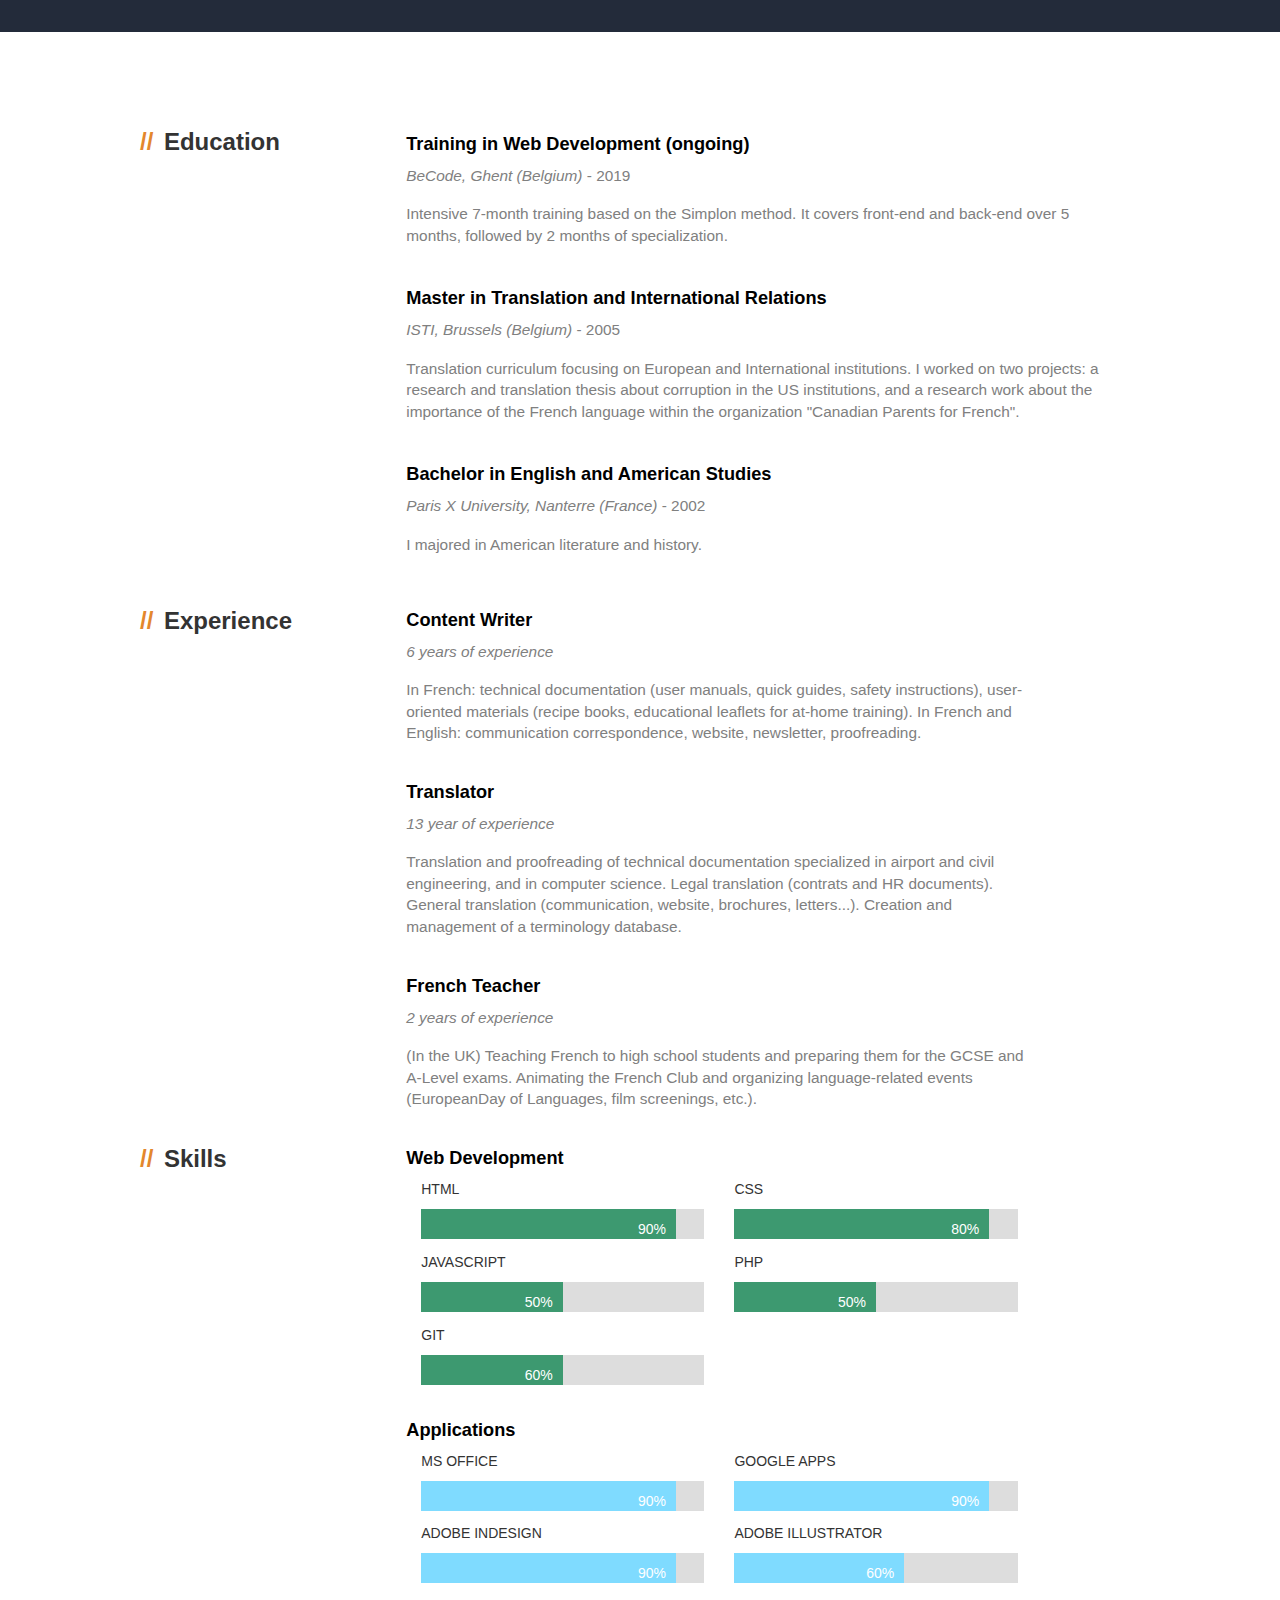
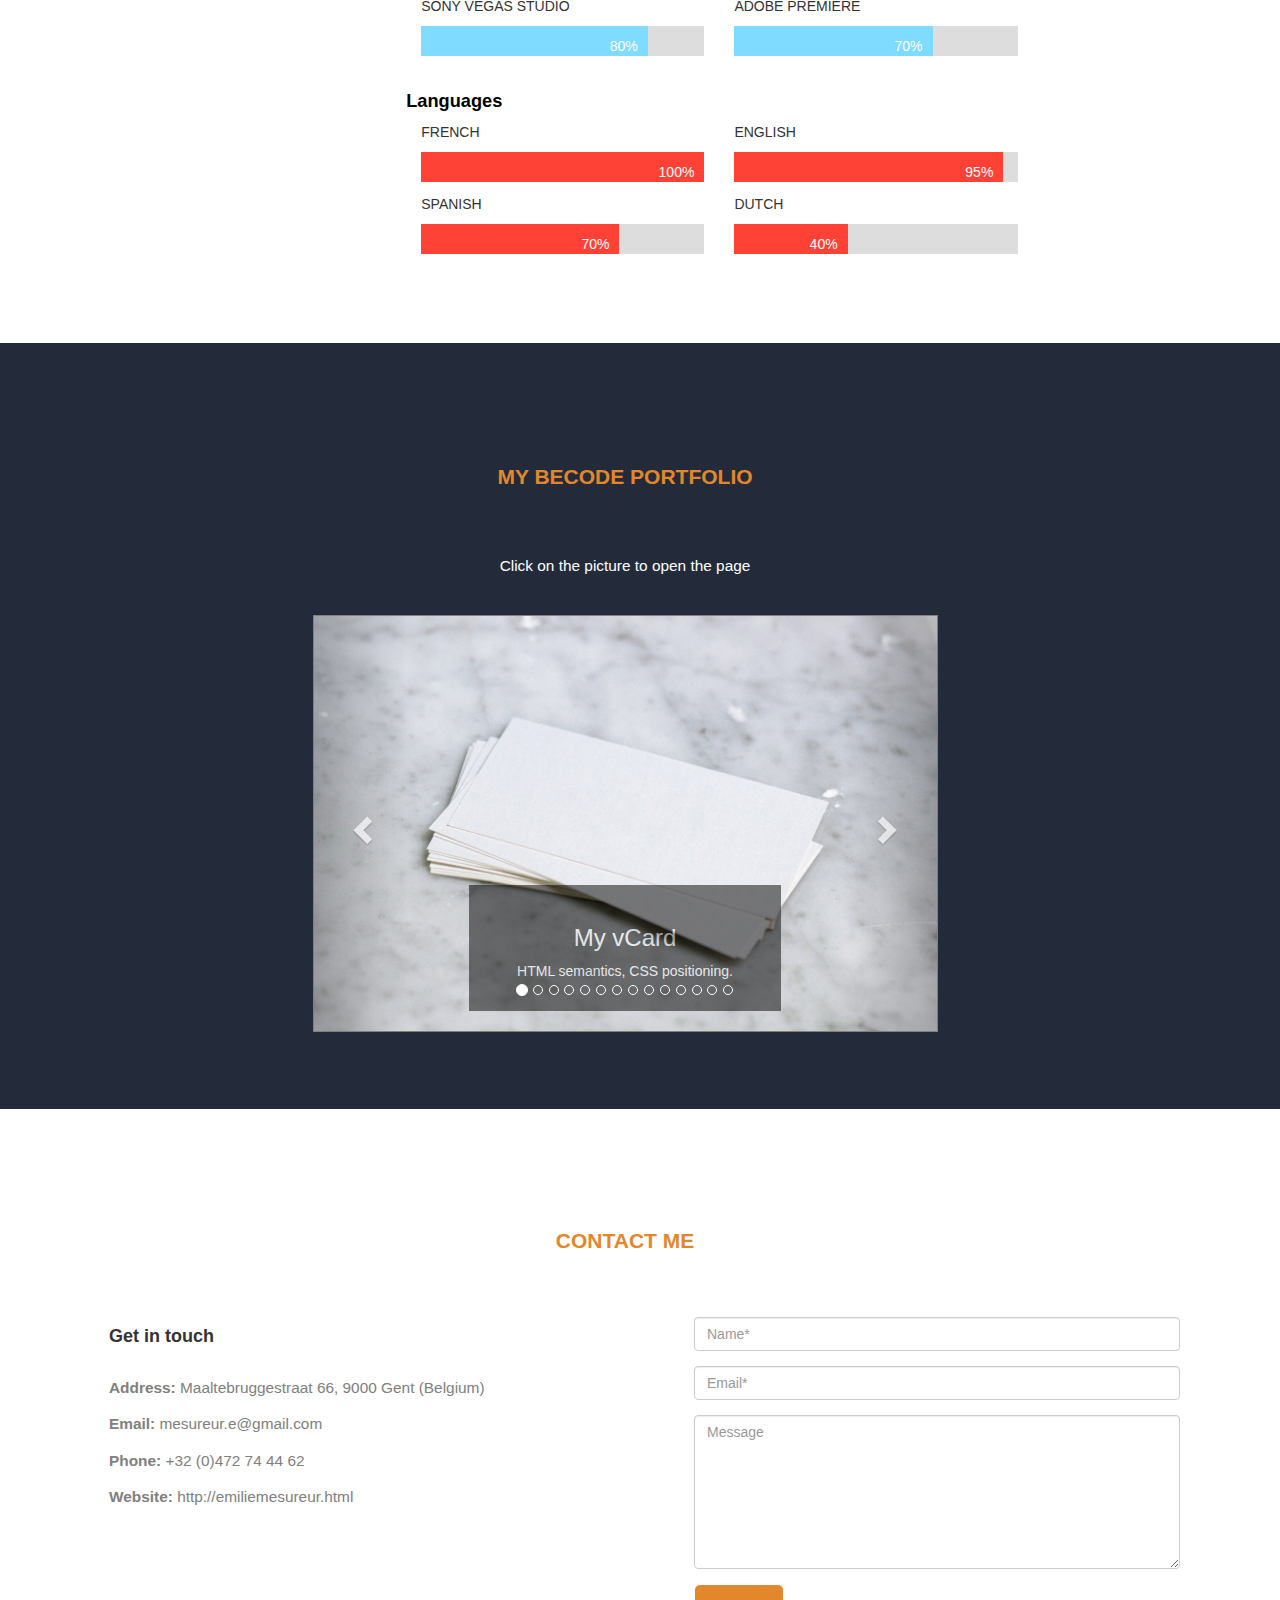
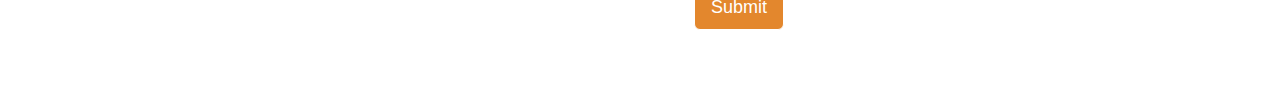
==== commit ad12d5fa: "optimized code" ====
--- a/index.html
+++ b/index.html
@@ -35,13 +35,13 @@
 
 
 <div class="navbar navbar-inverse navbar-fixed-top opaque-navbar">
-  <div class="container">
+  <div class="wrapper">
     <div class="navbar-header">
       <button type="button" class="navbar-toggle" data-toggle="collapse" data-target="#navMain">
   <span class="glyphicon glyphicon-chevron-right" style="color:white;"></span>
     
   </button>
-      <a class="navbar-brand pull-left" href="index.html"><b>EM</b></a>
+      <div><a class="navbar-brand pull-left" id="brand" href="index.html"><b>EM</b></a></div>
     </div>
     <div class="collapse navbar-collapse" id="navMain">
       <ul class="nav navbar-nav pull-right">
@@ -60,10 +60,12 @@
 
   <!-- Introduction -->
 
-  <header class="container" id="home">
-    <section id="introduction-text">
-      <h1><strong>Emilie Mesureur</strong></h1><br/>
-      <h3><strong>FRONT-END DEVELOPER | CONTENT WRITER</strong></h3>
+ 
+
+    <section id="introduction">
+
+      <h1>Emilie Mesureur</h1><br/>
+      <h2>FRONT-END DEVELOPER | CONTENT WRITER</h2>
       <br/>
       <hr> 
       <br/>
@@ -76,13 +78,14 @@
       <p class="scrolldown">
          <a class="arrowDown" href="#about"><i class="fas fa-chevron-circle-down"></i></a>
       </p>
-  </header>
+
+  </section>
 
   <!-- End of introduction -->
 
   <!-- About -->
 
-  <section class="container" id="about">
+  <section class="container navy" id="about">
 
     <div class="row">
       <div id="picture">
@@ -91,24 +94,24 @@
     </div>
 
     <div class="row">
-      <div id="title">
-        <h3><strong>About me</strong></h3>
+      <div class="title">
+        <h3>ABOUT ME</h3>
       </div>
     </div>
 
     <div class="row">
-      <div id="quote" class="text">
-        <p><i>"Simplicity is the outcome of technical subtlety. It is the goal, not the starting point."</i> - Maurice Saatchi</p>
-      </div>
-    </div>
-
-    <div class="row row-center">
-      <div id="aboutText" class="text">
+      <div class="text subtext">
+        <p><i>"Simplicity is the outcome of technical subtlety. It is the goal, not the starting point."</i><br/><br/> - Maurice Saatchi -</p><br/>
+      </div>
+    </div>
+
+    <div class="row">
+      <div class="text subtext">
         <p>As an experienced content writer and translator who mostly worked in the technical field, simplicity has always been my motto for making the clients understand sometimes tricky manipulations or concepts. As I'm now back to school at 39 to learn web development with BeCode Ghent, I'll keep that quote in mind as I'm specializing in front-end. I will be available for an internship from September 2019.</p>
       </div>
     </div>
 
-    <div class="row row-cv">
+    <div class="row" id="downloadCV">
        <a target="_blank" href="http://emilie.watlock.be/CV_Emilie.pdf" class="btn"><i class="fa fa-download"></i>  Download CV</a>
     </div>
 
@@ -126,37 +129,44 @@
       <div id="education">
 
         <div class="col col-sm-3 titleCV">
-          <span class="prepend"><h3 style="color:#F06000"><strong>//&nbsp;</strong></h3></span>
-          <span class="append"><h3><strong>Education</strong></h3></span>
-        </div>
-        <div class="col col-sm-9 description">
-          <div class="row title"><h3>Training in Web Development (ongoing)</h3>
-          </div>
-          <div class="row years"><p><i>BeCode, Ghent (Belgium)</i> - 2019</p>
-          </div>
-          <div class="row details"><p>Intensive 7-month training based on the Simplon method. It covers front-end and back-end over 5 months, followed by 2 months of specialization.</p>
+          <span class="inline" id="prepend">
+          	<h3><strong>//&nbsp;</strong></h3>
+          </span>
+          <span class="inline">
+          	<h3><strong>Education</strong></h3>
+          </span>
+        </div>
+        <div class="col col-sm-8 description">
+          <div class="row title">
+          	<h4>Training in Web Development (ongoing)</h4>
+          </div>
+          <div class="row text">
+          	<p><i>BeCode, Ghent (Belgium)</i> - 2019</p>
+          	<p>Intensive 7-month training based on the Simplon method. It covers front-end and back-end over 5 months, followed by 2 months of specialization.</p>
           </div>
         </div>
 
       <div class="col col-sm-3 titleCV">
       </div>
-        <div class="col col-sm-9 description">
-          <div class="row title"><h3>Master in Translation and International Relations</h3>
-          </div>
-          <div class="row years"><p><i>ISTI, Brussels (Belgium)</i> - 2005</p>
-          </div>
-          <div class="row details"><p>Translation curriculum focusing on European and International institutions. I worked on two projects: a research and translation thesis about corruption in the US institutions, and a research work about the importance of the French language within the organization "Canadian Parents for French".</p>
+        <div class="col col-sm-8">
+          <div class="row title">
+          	<h4>Master in Translation and International Relations</h4>
+          </div>
+          <div class="row text">
+          	<p><i>ISTI, Brussels (Belgium)</i> - 2005</p>
+          	<p>Translation curriculum focusing on European and International institutions. I worked on two projects: a research and translation thesis about corruption in the US institutions, and a research work about the importance of the French language within the organization "Canadian Parents for French".</p>
           </div>
         </div>
 
       <div class="col col-sm-3 titleCV">
       </div>
-        <div class="col col-sm-9 description">
-          <div class="row title"><h3>Bachelor in English and American Studies</h3>
-          </div>
-          <div class="row years"><p><i>Paris X University, Nanterre (France)</i> - 2002</p>
-          </div>
-          <div class="row details"><p>I majored in American literature and history.</p>
+        <div class="col col-sm-8">
+          <div class="row title">
+          	<h4>Bachelor in English and American Studies</h4>
+          </div>
+          <div class="row text">
+          	<p><i>Paris X University, Nanterre (France)</i> - 2002</p>
+          	<p>I majored in American literature and history.</p>
           </div>
         </div>
 
@@ -164,61 +174,70 @@
     </div><!-- End of row -->
 
     <!-- Experience -->
+    <div class="row" id="experience">
+
+        <!-- End of experience-->
+        <div class="col col-sm-3 titleCV">
+          <span class="inline" id="prepend">
+          	<h3><strong>//&nbsp;</strong></h3>
+          </span>
+          <span class="inline">
+          	<h3><strong>Experience</strong></h3>
+          </span>
+        </div>
+        <div class="col col-sm-7">
+          <div class="row title">
+          	<h4>Content Writer</h4>
+          </div>
+          <div class="row text"><p><i>6 years of experience</i></p>
+          	<p>In French: technical documentation (user manuals, quick guides, safety instructions), user-oriented materials (recipe books, educational leaflets for at-home training). In French and English: communication correspondence, website, newsletter, proofreading.
+          </div>
+        </div>
+
+      <div class="col col-sm-3">
+      </div>
+        <div class="col col-sm-7">
+          <div class="row title">
+          	<h4> Translator</h4>
+          </div>
+          <div class="row text">
+          	<p><i>13 year of experience</i></p>
+          	<p>Translation and proofreading of technical documentation specialized in airport and civil engineering, and in computer science. Legal translation (contrats and HR documents). General translation (communication, website, brochures, letters...). Creation and management of a terminology database.</p>
+          </div>
+        </div>
+
+      <div class="col col-sm-3">
+      </div>
+        <div class="col col-sm-7">
+          <div class="row title">
+          	<h4>French Teacher</h4>
+          </div>
+          <div class="row text">
+          	<p><i>2 years of experience</i></p>
+          	<p>(In the UK) Teaching French to high school students and preparing them for the GCSE and A-Level exams. Animating the French Club and organizing language-related events (EuropeanDay of Languages, film screenings, etc.).</p>
+          </div>
+        </div>
+    </div><!-- End of experience-->
+
+    <!-- Skills-->
     <div class="row">
-      <div id="experience">
-        
+      <div id="skills">
+
         <div class="col col-sm-3 titleCV">
-          <span class="prepend"><h3 style="color:#F06000"><strong>//&nbsp;</strong></h3></span>
-          <span class="append"><h3><strong>Experience</strong></h3></span>
-        </div>
-        <div class="col col-sm-9 description">
-          <div class="row title"><h3>Content Writer</h3>
-          </div>
-          <div class="row years"><p><i>6 years of experience</i></p>
-          </div>
-          <div class="row details">
-            <p>Technical documentation (user manuals, quick guides, safety instructions), user-oriented materials (recipe books, educational leaflets for at-home training), newsletter (FR and ENG), proofreading.
-          </div>
-        </div>
-
-      <div class="col col-sm-3 titleCV">
-      </div>
-        <div class="col col-sm-9 description">
-          <div class="row title"><h3> Translator</h3>
-          </div>
-          <div class="row years"><p><i>13 year of experience</i></p>
-          </div>
-          <div class="row details"><p>Translation and proofreading of technical documentation specialized in airport and civil engineering, and in computer science. Legal translation (contrats and HR documents). General translation (communication, website, brochures, letters...). Creation and management of a terminology database.</p>
-          </div>
-        </div>
-
-      <div class="col col-sm-3 titleCV">
-      </div>
-        <div class="col col-sm-9 description">
-          <div class="row title"><h3>French Teacher</h3>
-          </div>
-          <div class="row years"><p><i>2 years of experience</i></p>
-          </div>
-          <div class="row details"><p>(In the UK) Teaching French to high school students and preparing them for the GCSE and A-Level exams. Animating the French Club and organizing language-related events (EuropeanDay of Languages, film screenings, etc.). </p>
-          </div>
-        </div>
-
-      </div><!-- End of experience -->
-    </div><!-- End of row -->
-
-    <!-- Skills-->
-    <div class="row" id="rowSkills">
-      <div id="skills">
-
-        <div class="col col-sm-3 titleCV">
-          <span class="prepend"><h3 style="color:#F06000"><strong>//&nbsp;</strong></h3></span>
-          <span class="append"><h3><strong>Skills</strong></h3></span>
-        </div>
-        <div class="col col-sm-9 description">
-            <div class="row title"><h3>Web Development</h3>
-          </div>
-
-          <div class="row details">
+          <span class="inline" id="prepend">
+          	<h3><strong>//&nbsp;</strong></h3>
+          </span>
+          <span class="inline">
+          	<h3><strong>Skills</strong></h3>
+          </span>
+        </div>
+
+        <div class="col col-sm-7">
+          <div class="row title">
+          	<h4>Web Development</h4>
+          </div>
+
+          <div class="row skillSpace">
             <div class="col col-sm-6">
               <p>HTML</p>
               <div class="containerSkill">
@@ -231,9 +250,9 @@
                 <div class="skill css">80%</div>
               </div>
             </div>
-        </div>
-
-          <div class="row details">
+          </div>
+
+          <div class="row skillSpace">
             <div class="col col-sm-6">
               <p>JAVASCRIPT</p>
               <div class="containerSkill">
@@ -248,7 +267,7 @@
             </div>
         </div>
 
-          <div class="row details">
+          <div class="row skillSpace">
             <div class="col col-sm-6">
               <p>GIT</p>
               <div class="containerSkill">
@@ -261,12 +280,14 @@
       </div><!-- End of web development skills -->
 
        <div class="col col-sm-3 titleCV">
-        </div>
-        <div class="col col-sm-9 description">
-            <div class="row title"><h3>Applications</h3>
-          </div>
-
-          <div class="row details">
+       </div>
+
+       <div class="col col-sm-7">
+          <div class="row title">
+            <h4>Applications</h4>
+          </div>
+
+          <div class="row skillSpace">
             <div class="col col-sm-6">
               <p>MS OFFICE</p>
               <div class="containerSkill">
@@ -281,7 +302,7 @@
             </div>
         </div>
 
-          <div class="row details">
+          <div class="row skillSpace">
             <div class="col col-sm-6">
               <p>ADOBE INDESIGN</p>
               <div class="containerSkill">
@@ -296,7 +317,7 @@
             </div>
         </div>
 
-          <div class="row details">
+          <div class="row skillSpace">
             <div class="col col-sm-6">
               <p>SONY VEGAS STUDIO</p>
               <div class="containerSkill">
@@ -310,15 +331,18 @@
               </div>
             </div>
           </div>
+
       </div><!-- End of app skills -->
 
        <div class="col col-sm-3 titleCV">
-        </div>
-        <div class="col col-sm-9 description">
-            <div class="row title"><h3>Languages</h3>
-          </div>
-
-          <div class="row details">
+       </div>
+
+        <div class="col col-sm-7">
+          <div class="row title">
+            <h4>Languages</h4>
+          </div>
+
+          <div class="row skillSpace">
             <div class="col col-sm-6">
               <p>FRENCH</p>
               <div class="containerSkill">
@@ -333,7 +357,7 @@
             </div>
         </div>
 
-          <div class="row details">
+          <div class="row skillSpace">
             <div class="col col-sm-6">
               <p>SPANISH</p>
               <div class="containerSkill">
@@ -346,24 +370,24 @@
                 <div class="skill dutch">40%</div>
               </div>
             </div>
-        </div>
-      </div><!-- End of language skills -->
-
-
-</div><!-- End of all skills -->
-
-    </div><!-- End of row -->   
+        	</div>
+      	</div><!-- End of language skills -->
+
+	 </div><!-- End of all skills -->
+  	</div><!-- End of row -->   
 
   </section>
 
   <section class="container" id="portfolio">
 
     <div class="row">
-      <div id="titlePortfolio">
-        <h3><strong>My BeCode Portfolio</strong></h3>
-        <p>Click on the picture to open the website</p>
-      </div>
-    </div>
+
+    	<div class="title">
+			<h3 class="title">MY BECODE PORTFOLIO</h3><br/>
+		</div>
+		<div class="subtext">
+        	<p>Click on the picture to open the page</p><br/><br/>
+        </div>
 
     <!-- Carousel -->
     <div class="container--head">
@@ -434,7 +458,7 @@
               <img src="img/start.jpg" alt="image5" style="width:100%">
             </a>
             <div class="carousel-caption">
-              <h3>Start Kit</h3> Oral presentation.
+              <h3>Starter Kit</h3> Oral presentation.
             </div>
           </div>
           <div class="item">
@@ -510,10 +534,60 @@
         <a class="right carousel-control" href="#carousel-example-generic" role="button" data-slide="next">
           <span class="glyphicon glyphicon-chevron-right"></span>
         </a>
-      </div>
-    </div>
-      <!-- End of carousel -->
+
+    </div><!-- End of carousel -->
       
+    </div><!-- End of row -->
+  </div><!-- End of section -->
+
+  </section>
+
+  <section class="container" id="contact">
+
+	<div class="row title">
+       <h3>CONTACT ME</h3><br/>
+    </div>
+
+	<div class="row">
+
+      <div class="col col-sm-6">
+      	<div class="contactDetails">
+      		<div class="row" id="contactTitle">
+      			<h4><b>Get in touch</b></h4><br/>
+      		</div>
+      		<div class="row text">
+      			<p><b>Address: </b>Maaltebruggestraat 66, 9000 Gent (Belgium)</p>
+      			<p><b>Email: </b>mesureur.e@gmail.com</p>
+      			<p><b>Phone: </b>+32 (0)472 74 44 62</p>
+      			<p><b>Website: </b>http://emiliemesureur.html</p>
+      		</div>
+      	</div>
+      </div>
+
+      <div class="col col-sm-6">
+
+      	<div class="contactDetails">
+
+            <form method="post" data-form-title="CONTACT US">
+              <input type="hidden" data-form-email="true">
+              <div class="form-group">
+                <input type="text" class="form-control" name="name" required="" placeholder="Name*" data-form-field="Name">
+              </div>
+              <div class="form-group">
+                <input type="email" class="form-control" name="email" required="" placeholder="Email*" data-form-field="Email">
+              </div>
+              <div class="form-group">
+                <textarea class="form-control" name="message" placeholder="Message" rows="7" data-form-field="Message"></textarea>
+              </div>
+              <div>
+                <button type="submit" id="send" class="btn btn-lg btn-danger">Submit</button>
+              </div>
+            </form>
+
+        </div>
+
+    </div><!-- End of form column -->
+
     </div><!-- End of row -->
 
   </section>
--- a/stylesheet.css
+++ b/stylesheet.css
@@ -1,14 +1,74 @@
+/* GENERAL */
+
 html, body {
     height:100%;
     scroll-behavior: smooth;
-} 
+}
+
+/* Blocks */
 
 .row {
 	width: 100%;
 	margin: 0 auto;
 }
 
-/* Navbar */
+.container {
+	padding-top: 6%;
+	padding-bottom: 6%;
+}
+
+/* Fonts */
+
+#introduction h1 {
+	font: 4em 'opensans-bold', sans-serif;
+	text-shadow: 0px 1px 3px black;
+	font-weight: bolder;
+	color: white;
+}
+
+#introduction h2 {
+	font: 1.5em 'opensans-bold', sans-serif;
+	text-shadow: 0px 1px 2px black;
+	font-weight: bolder;
+}
+
+.title h3 {
+	font: 1.5em 'opensans-bold', sans-serif;
+	color: #e3872d; /* Orange */
+	text-align: center;
+	padding-top: 2%;
+	padding-bottom: 3%;
+	font-weight: bolder;
+}
+
+#titleCV h3 {
+	font: 1.5em 'opensans-bold', sans-serif;
+}
+
+.title h4 {
+	font: 1.3em 'opensans-bold', sans-serif;
+	color: black;
+	font-weight: bold;
+	padding-top: 2%;
+}
+
+.text p {
+	font: 1.1em 'opensans-bold', sans-serif;
+	color: grey;
+	padding-bottom: 1%;
+	line-height: 1.4em;
+}
+
+.subtext p {
+	font: 1.1em 'opensans-bold', sans-serif;
+	text-align: center;	
+	margin: auto;
+	width: 45%;
+	color: white;
+	line-height: 1.2em;
+}
+
+/* NAVBAR */
 
 .opaque-navbar {
     background-color: rgba(0,0,0,0.0);
@@ -54,19 +114,11 @@
 
 /* Intro */
 
-#introduction-text h1 {
-	font: 4.5em 'opensans-bold', sans-serif;f;
-	text-shadow: 0px 1px 3px black;
-}
-
-#introduction-text h3 {
-	font: 1.5em 'opensans-bold', sans-serif;
-	text-shadow: 0px 1px 2px black;
-}
-
-#home {
+#introduction {
+	padding-top: 18%;	
 	position: relative;
 	width: 100%;
+	height: 100%;
 	height: 890px;
 	background-image: url(img/laptop2.jpg);
 	background-position: center center;
@@ -76,13 +128,7 @@
 	-webkit-background-size: cover !important;
 	background-color:#464646;
 	overflow: hidden;
-}
-
-#introduction-text {
-	padding-top: 12%;
 	text-align: center;
-  	width: 100%;
-  	height: 100%;
   	color: white;
 }
 
@@ -135,14 +181,13 @@
 
 #about {
 	width: 100%;
-	background-color: #0d0d26; /* Dark mauve */
+	background-color: #232b3a; /* Navy */
 	position: relative;
 }
 
 /* Profile pic */
 
 #picture {
-	padding-top: 6%;
 	text-align: center;
 }
 
@@ -155,47 +200,13 @@
 	border: 3px solid #f5f5f0;
 }
 
-/* Title */
-
-#title {
-	text-align: center;
-	padding-top: 2%;
-	color: #F06000; /* Orange */
-}
-
-#title h3 {
-	font: 1.5em 'opensans-bold', sans-serif;
-}
-
-/* Quote */
-
-#quote {
-	padding-top: 2%;
-	padding-bottom: 2%;
-	text-align: center;	
-	margin: auto;
-	width: 35%;
-}
-
-/* Text */
-
-#aboutText {
-	text-align: center;	
-	margin: auto;
-	width: 35%;
-	padding-bottom: 2%;
-}
-
-.text p {
-	font: 1.1em 'opensans-bold', sans-serif;
-	color: white;
-}
-
-/* Download CV */
+/* CV button */
 
 .btn {
    background: #737373;
    color: white;
+   padding-top: 2%;
+   padding-bottom: 3%;
 }
 
 .btn:hover {
@@ -207,20 +218,21 @@
    font-size: 20px;
 }
 
-.row-cv {
+#downloadCV {
+	padding-top: 2%;
 	text-align: center;
-	padding-bottom: 6%;
 }
 
 /* RESUME */
 
+/* Education / Experience */
+
 #resume {
 	width: 100%;
 	background-color: white;
 }
 
 #education {
-	padding-top: 6%;
 	padding-left: 10%;
 }
 
@@ -228,37 +240,12 @@
 	color: black; /* Dark mauve */
 }
 
-#titleCV h3 {
-	font: 1.5em 'opensans-bold', sans-serif;
-}
-
-.prepend {
-	display: inline-block;
-}
-
-.append {
-	display: inline-block;
-}
-
-.years p {
-	font: 1.1em 'opensans-bold', sans-serif;
-	color: #666666;
-	display: inline-block;
+#prepend {
+	color: #e3872d;
 }
 
 .inline {
 	display: inline-block;
-}
-
-.details p {
-	font: 1.1em 'opensans-bold', sans-serif;
-	color: #666666;
-}
-
-.details {
-	padding-right: 20%;
-	padding-top: 5px;
-	padding-bottom: 10px;
 }
 
 #experience {
@@ -268,24 +255,21 @@
 
 #skills {
 	padding-left: 10%;
-}
-
-.rowSkills {
 	padding-bottom: 6%;
 }
 
 /* Skillbars */
 
 * {box-sizing:border-box}
+
+.skillSpace {
+	padding-bottom: 2%;
+}
 
 .containerSkill {
   width: 100%; 
+  height: 30px;
   background-color: #ddd; /* Grey */
-  height: 30px;
-}
-
-#rowSkills {
-	padding-bottom: 6%;
 }
 
 .skill {
@@ -311,31 +295,19 @@
 .spanish {width: 70%; background-color: #FF4136 ;}
 .dutch {width: 40%; background-color: #FF4136 ;}
 
+/* PORTFOLIO */
+
+#portfolio {
+	width: 100%;
+	background-color: #232b3a; /* Navy */
+}
+
 /* Carousel */
-
-#titlePortfolio {
-	padding-top: 6%;
-	padding-bottom: 3%;
-	color: #F06000; /* Orange */
-	text-align: center;
-}
-
-#titlePortfolio p {
-	font: 1.1em 'opensans-bold', sans-serif;
-	color: white;
-}
-
-#portfolio {
-	width: 100%;
-	background-color: #0d0d26; /* Dark mauve */
-	padding-top: 2%;
-	padding-bottom: 3%;
-}
 
 .container--head {
 	width: 50%;
-	max-height: 20%;
 	margin: 0 auto;
+	border: 1px solid grey;
 }
 
 .carousel-caption {
@@ -350,3 +322,34 @@
 .carousel-caption p {
 	font: 1.1em;
 }
+
+/* CONTACT */
+
+/* Contact details */
+
+#contactTitle {
+	padding-top: -10px;
+}
+
+.contactDetails{
+	padding-left: 10%;
+}
+
+
+/* Form */
+
+.form-control {
+	font: 1.1em 'opensans-bold', sans-serif;	
+}
+
+#send {
+    color: #fff;
+    background-color: #e3872d;
+    border-color: #fff;
+}
+
+#send:hover, #send:focus, #send:active, #send.active, .open>.dropdown-toggle.send {
+    color: #e3872d;
+    background-color: #fff;
+    border-color: #e3872d;
+}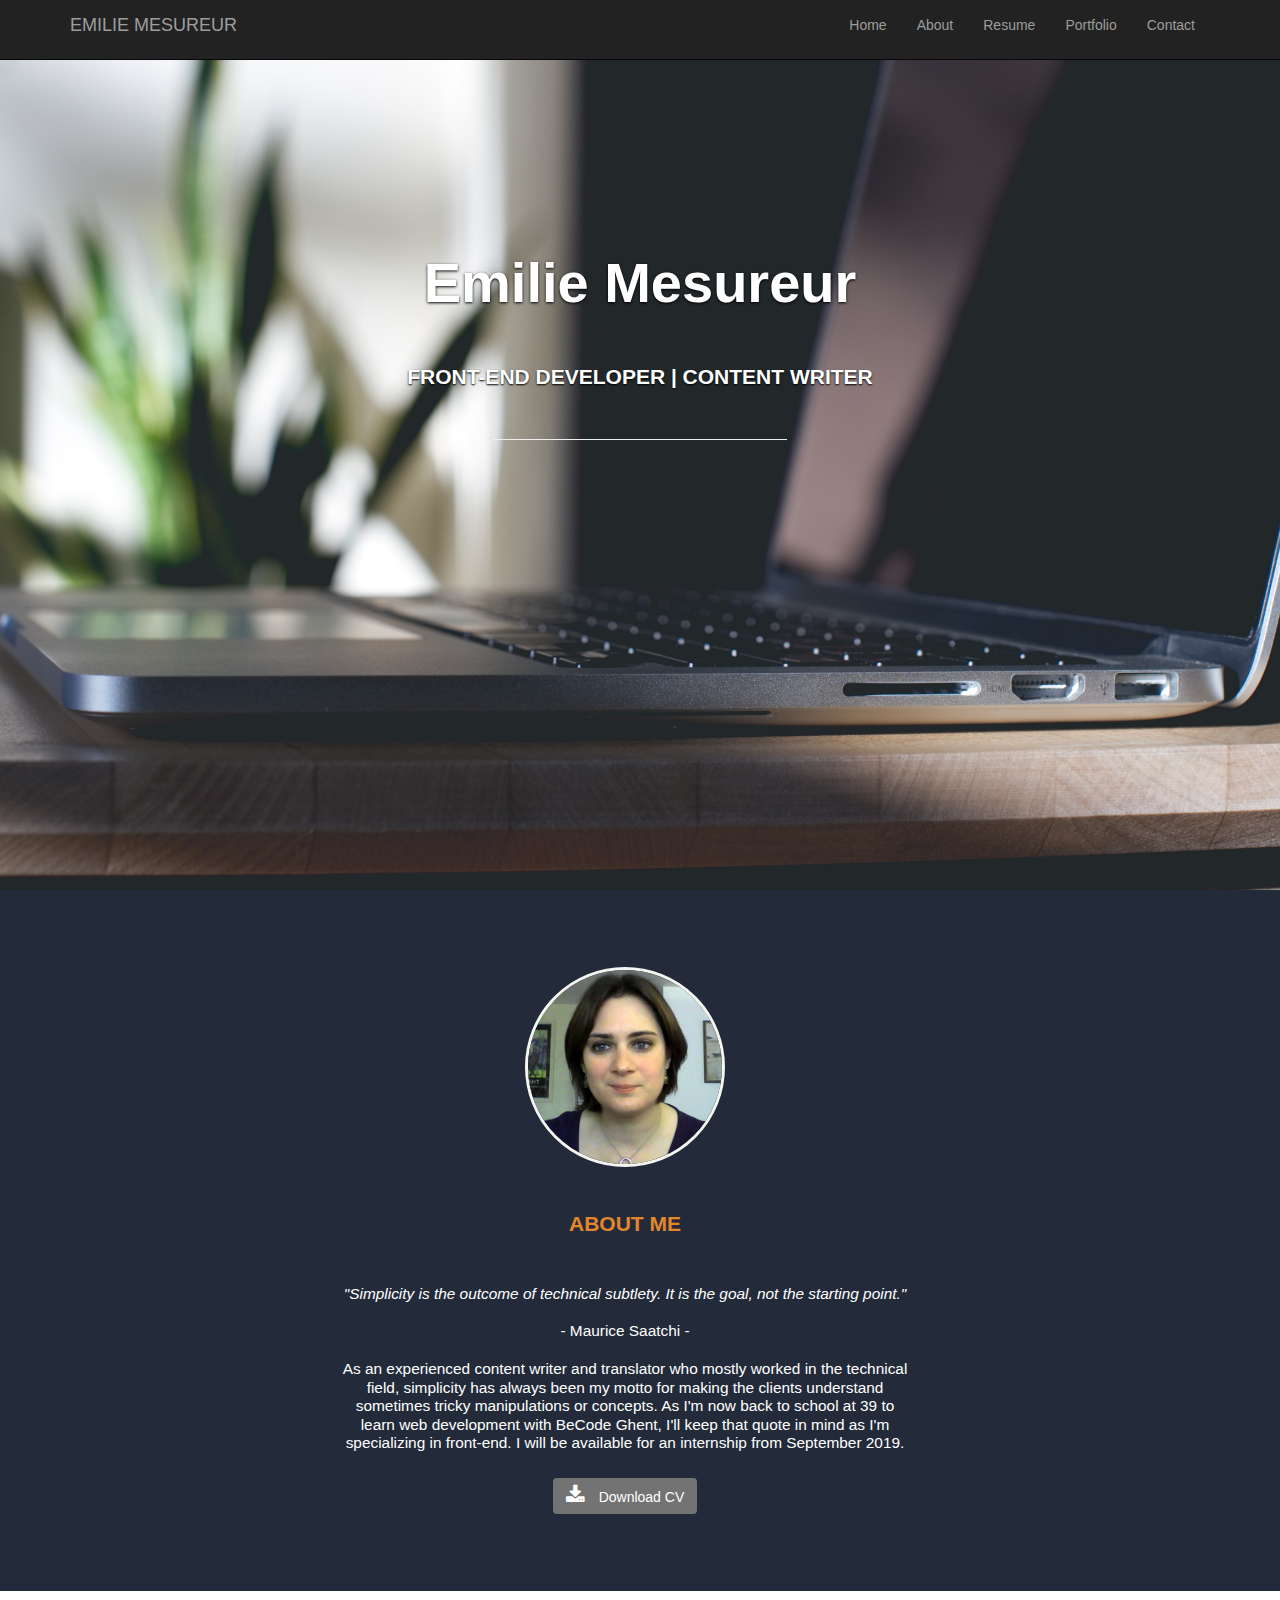
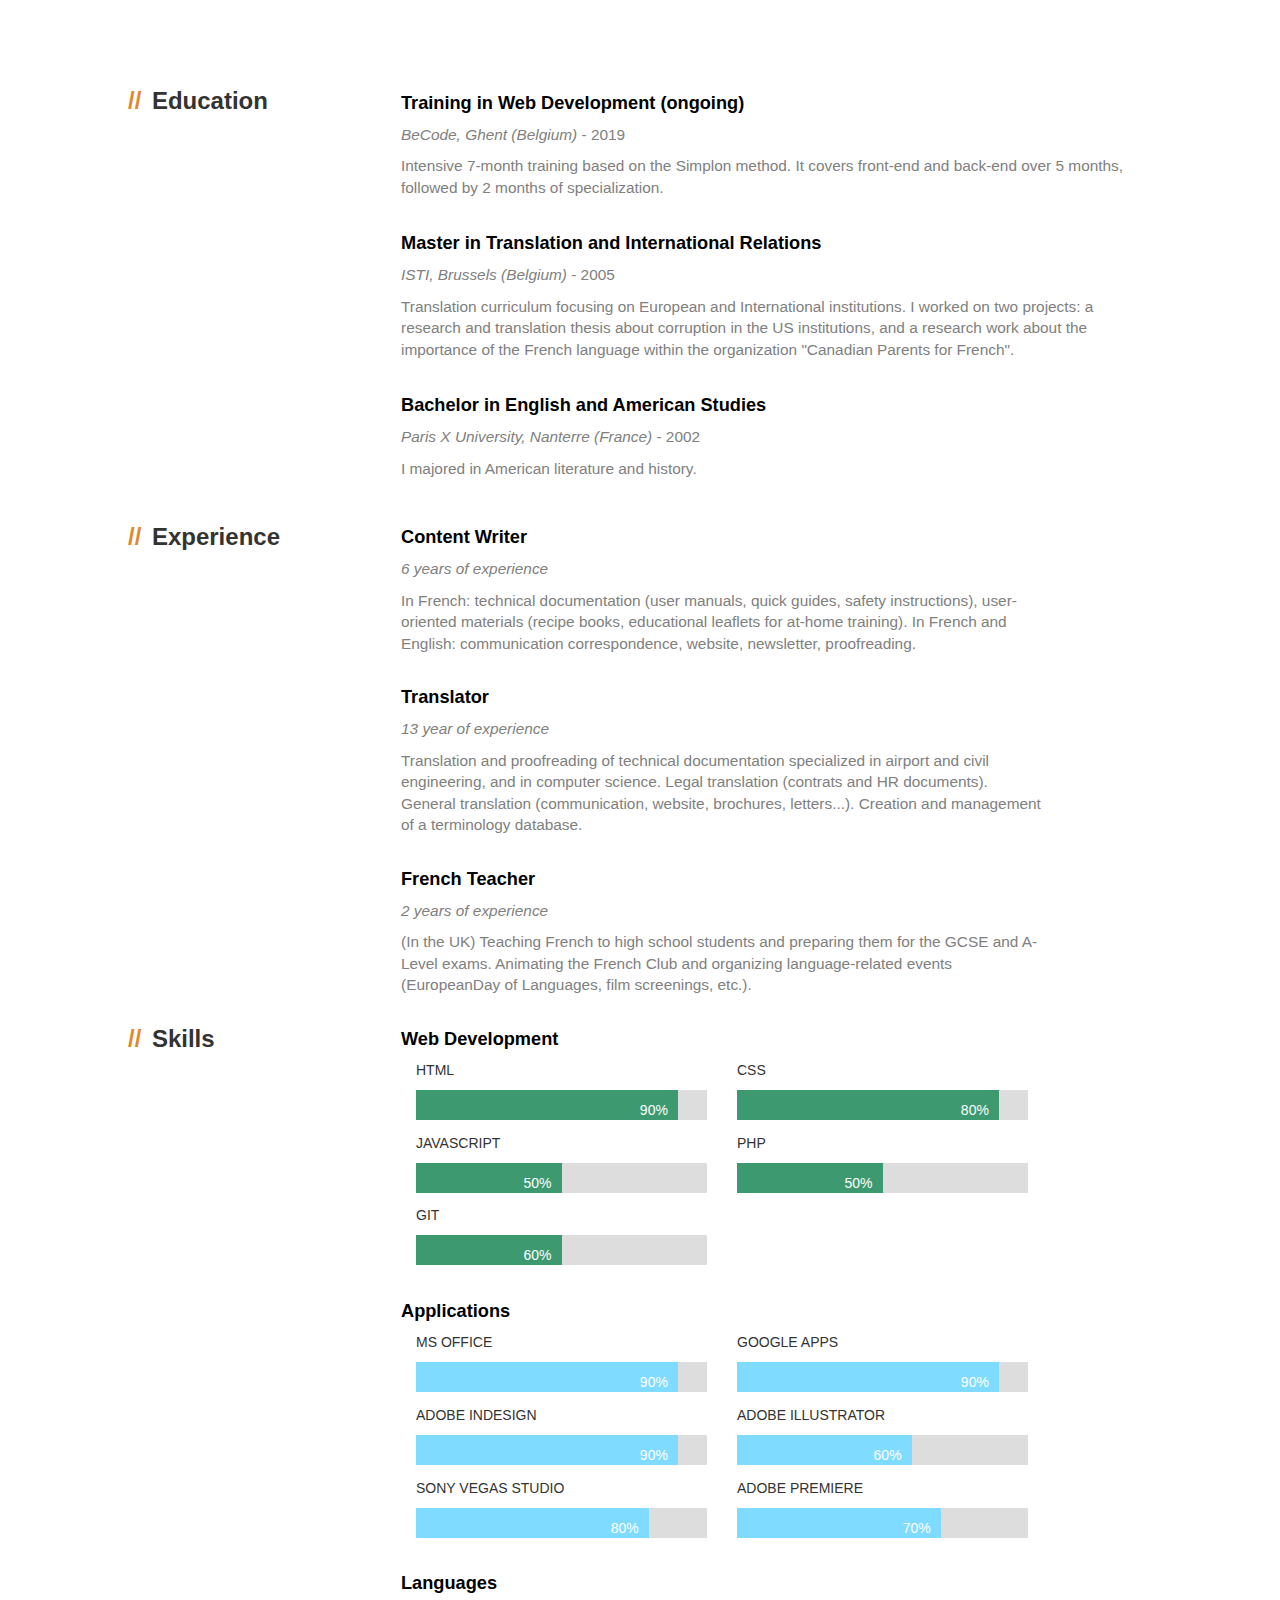
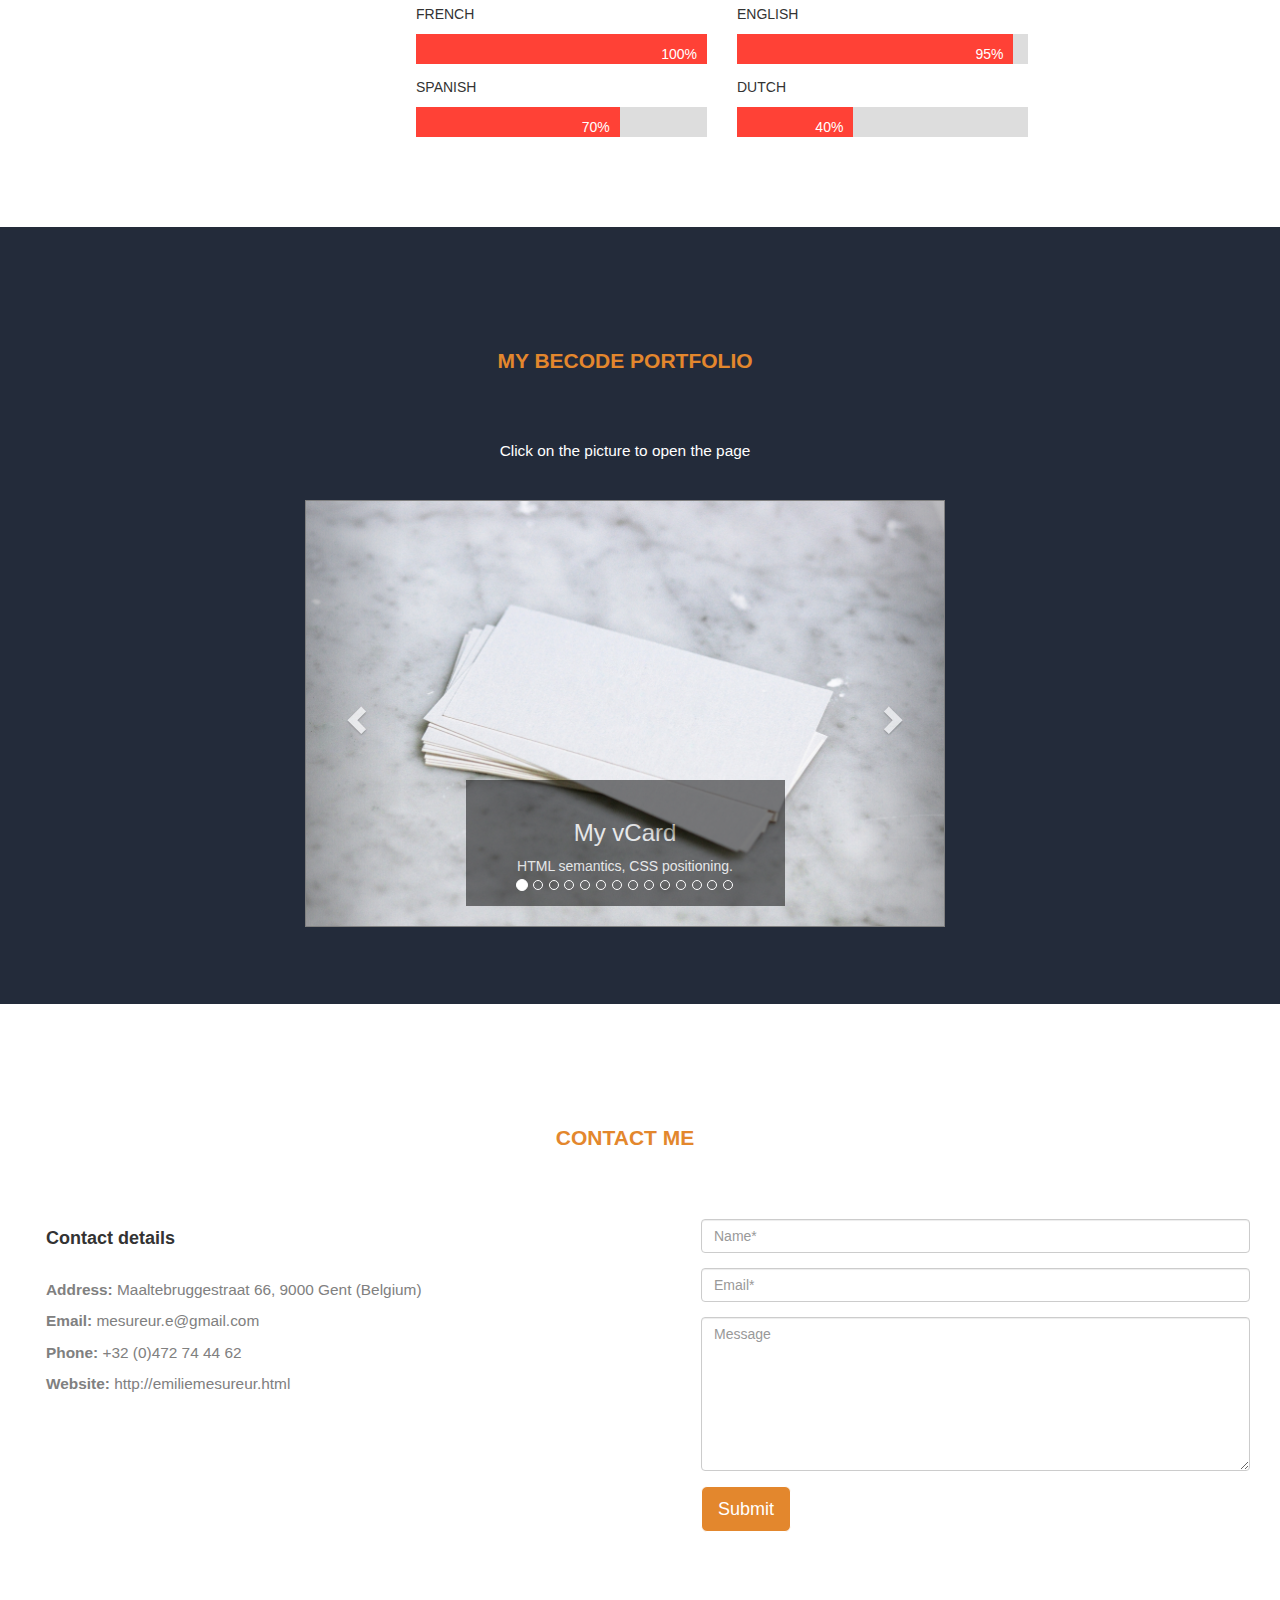
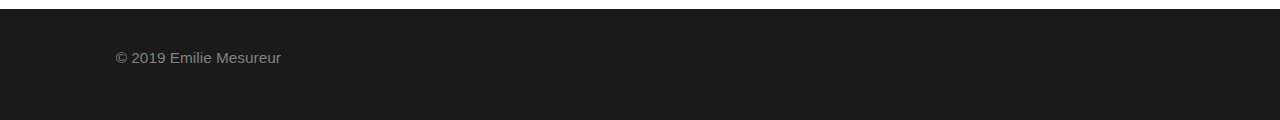
==== commit e8260472: "footer added" ====
--- a/index.html
+++ b/index.html
@@ -11,17 +11,16 @@
 	<script src="https://ajax.googleapis.com/ajax/libs/jquery/3.3.1/jquery.min.js"></script>
 	<!--My CSS--> 	
 	<link href="stylesheet.css" rel="stylesheet" type="text/css">
-  <!-- Bootstrap CSS -->
-  <link href="https://maxcdn.bootstrapcdn.com/bootstrap/3.2.0/css/bootstrap.min.css" rel="stylesheet">
-  <!-- jQuery -->
-  <script src="https://ajax.googleapis.com/ajax/libs/jquery/1.11.1/jquery.min.js"></script>
-  <!-- Include all compiled plugins (below), or include individual files as needed -->
-  <script src="https://maxcdn.bootstrapcdn.com/bootstrap/3.2.0/js/bootstrap.min.js"></script>
+  	<!-- Bootstrap CSS -->
+  	<link rel="stylesheet" href="https://maxcdn.bootstrapcdn.com/bootstrap/3.3.1/css/bootstrap.min.css">
+  	<!-- jQuery -->
+  	<script src="https://ajax.googleapis.com/ajax/libs/jquery/1.11.1/jquery.min.js"></script>
+  	<!-- Compiled plugins -->
+  	<script src="https://maxcdn.bootstrapcdn.com/bootstrap/3.3.1/js/bootstrap.min.js"></script>
 	<!--Fonts-->
-  <link rel="stylesheet" href="https://use.fontawesome.com/releases/v5.7.2/css/all.css"
-  integrity="sha384-fnmOCqbTlWIlj8LyTjo7mOUStjsKC4pOpQbqyi7RrhN7udi9RwhKkMHpvLbHG9Sr" crossorigin="anonymous">
-  <link rel="stylesheet" href="https://use.fontawesome.com/releases/v5.8.2/css/all.css" integrity="sha384-oS3vJWv+0UjzBfQzYUhtDYW+Pj2yciDJxpsK1OYPAYjqT085Qq/1cq5FLXAZQ7Ay" crossorigin="anonymous">
-  <!-- Fontawesome -->
+  	<link rel="stylesheet" href="https://use.fontawesome.com/releases/v5.7.2/css/all.css" integrity="sha384-fnmOCqbTlWIlj8LyTjo7mOUStjsKC4pOpQbqyi7RrhN7udi9RwhKkMHpvLbHG9Sr" crossorigin="anonymous">
+  	<link rel="stylesheet" href="https://use.fontawesome.com/releases/v5.8.2/css/all.css" integrity="sha384-oS3vJWv+0UjzBfQzYUhtDYW+Pj2yciDJxpsK1OYPAYjqT085Qq/1cq5FLXAZQ7Ay" crossorigin="anonymous">
+  	<!-- Fontawesome -->
     <link href="//maxcdn.bootstrapcdn.com/font-awesome/4.1.0/css/font-awesome.min.css" rel="stylesheet">
 	<!--Other-->
 	<title>Emilie Mesureur</title>
@@ -30,18 +29,17 @@
 
 <body>
 
-
+<section id="home">
   <!-- Navbar -->
 
-
 <div class="navbar navbar-inverse navbar-fixed-top opaque-navbar">
-  <div class="wrapper">
+  <div class="container">
     <div class="navbar-header">
       <button type="button" class="navbar-toggle" data-toggle="collapse" data-target="#navMain">
   <span class="glyphicon glyphicon-chevron-right" style="color:white;"></span>
     
   </button>
-      <div><a class="navbar-brand pull-left" id="brand" href="index.html"><b>EM</b></a></div>
+      <a class="navbar-brand" href="index.html">EMILIE MESUREUR</a>
     </div>
     <div class="collapse navbar-collapse" id="navMain">
       <ul class="nav navbar-nav pull-right">
@@ -56,25 +54,26 @@
 </div>
 
 
+
     
 
   <!-- Introduction -->
 
  
 
-    <section id="introduction">
+
 
       <h1>Emilie Mesureur</h1><br/>
       <h2>FRONT-END DEVELOPER | CONTENT WRITER</h2>
       <br/>
       <hr> 
       <br/>
-      <ul class="social">
+      <ul class="social-1">
           <li><a target="_blank" href="https://www.linkedin.com/in/emilie-mesureur-b0a91523/"><i class="fab fa-linkedin-in fa-2x" style="color:white"></i></a></li>
           <li><a target="_blank" href="https://github.com/Meulymooh"><i class="fab fa-github fa-2x" style="color:white"></i></a></li>
           <li><a target="_blank" href="https://www.instagram.com/belgianemilie/"><i class="fab fa-instagram fa-2x" style="color:white"></i></a></li>
           <li><a target="_blank" href="mesureur.e@gmail.com"><i class="far fa-envelope fa-2x" style="color:white"></i></a></li>
-            </ul>
+      </ul>
       <p class="scrolldown">
          <a class="arrowDown" href="#about"><i class="fas fa-chevron-circle-down"></i></a>
       </p>
@@ -85,7 +84,7 @@
 
   <!-- About -->
 
-  <section class="container navy" id="about">
+  <section class="wrapper navy" id="about">
 
     <div class="row">
       <div id="picture">
@@ -121,7 +120,7 @@
 
   <!-- Resume -->
 
-  <section class="container" id="resume">
+  <section class="wrapper" id="resume">
     <!-- Resume -->
     <div class="row">
 
@@ -378,7 +377,7 @@
 
   </section>
 
-  <section class="container" id="portfolio">
+  <section class="wrapper" id="portfolio">
 
     <div class="row">
 
@@ -542,7 +541,7 @@
 
   </section>
 
-  <section class="container" id="contact">
+  <section class="wrapper" id="contact">
 
 	<div class="row title">
        <h3>CONTACT ME</h3><br/>
@@ -553,7 +552,7 @@
       <div class="col col-sm-6">
       	<div class="contactDetails">
       		<div class="row" id="contactTitle">
-      			<h4><b>Get in touch</b></h4><br/>
+      			<h4><b>Contact details</b></h4><br/>
       		</div>
       		<div class="row text">
       			<p><b>Address: </b>Maaltebruggestraat 66, 9000 Gent (Belgium)</p>
@@ -592,13 +591,37 @@
 
   </section>
 
+  <footer class="wrapperSmaller" id="footer">
+  	<div class="row">
+
+  		<div class="col col-sm-4 my-auto text">
+			<p>© 2019 Emilie Mesureur</p>
+  		</div>
+
+  		<div class="col col-sm-4 my-auto text">
+  			      
+  			<ul class="social-2">
+          		<li><a target="_blank" href="https://www.linkedin.com/in/emilie-mesureur-b0a91523/"><i class="fab fa-linkedin-in fa-1x" style="color:#cccccc"></i></a></li>
+          		<li><a target="_blank" href="https://github.com/Meulymooh"><i class="fab fa-github fa-1x" style="color:#cccccc"></i></a></li>
+          		<li><a target="_blank" href="https://www.instagram.com/belgianemilie/"><i class="fab fa-instagram fa-1x" style="color:#cccccc"></i></a></li>
+          		<li><a target="_blank" href="mesureur.e@gmail.com"><i class="far fa-envelope fa-1x" style="color:#cccccc"></i></a></li>
+      		</ul>
+
+  		</div>
+
+  		<div class="col col-sm-4 my-auto col-centered text" id="scrollup">
+  			<a class="arrowUp" href="#home"><i class="fas fa-chevron-circle-up"></i></a>
+  		</div>
+
+  	</div>
+  </footer>
+
 
 
 
 <script>
 
-  // Toggle tranparent navbar when the user scrolls the page
-
+  //Navbar
   $(window).scroll(function() {
     if($(this).scrollTop() > 50)  /*height in pixels when the navbar becomes non opaque*/ 
     {
--- a/stylesheet.css
+++ b/stylesheet.css
@@ -12,21 +12,22 @@
 	margin: 0 auto;
 }
 
-.container {
+.wrapper {
+	width: 100%;
 	padding-top: 6%;
 	padding-bottom: 6%;
 }
 
 /* Fonts */
 
-#introduction h1 {
+#home h1 {
 	font: 4em 'opensans-bold', sans-serif;
 	text-shadow: 0px 1px 3px black;
 	font-weight: bolder;
 	color: white;
 }
 
-#introduction h2 {
+#home h2 {
 	font: 1.5em 'opensans-bold', sans-serif;
 	text-shadow: 0px 1px 2px black;
 	font-weight: bolder;
@@ -55,7 +56,6 @@
 .text p {
 	font: 1.1em 'opensans-bold', sans-serif;
 	color: grey;
-	padding-bottom: 1%;
 	line-height: 1.4em;
 }
 
@@ -71,7 +71,8 @@
 /* NAVBAR */
 
 .opaque-navbar {
-    background-color: rgba(0,0,0,0.0);
+    background-color: rgba(0,0,0,0);
+  /* Transparent = rgba(0,0,0,0) / Translucent = (0,0,0,0.5)  */
     height: 60px;
     border-bottom: 0px;
     transition: background-color .5s ease 0s;
@@ -89,32 +90,22 @@
 
 
 @media (max-width: 992px) {
-  body {
-    background:red;
+  body
+  {
+    background:transparent;
   }
   .opaque-navbar {
-    background-color: black;
     height: 60px;
     transition: background-color .5s ease 0s;
-	}
-}
-
-.navbar-inverse .navbar-nav>li>a{
-   font: 1.2em 'opensans-bold', sans-serif;
-   color: white;
-}
-
-.navbar-inverse .navbar-brand{
-   color: white;
-   font: 2em 'opensans-bold', sans-serif;
-   padding-top: 2px;
+}
+
 }
 
 /* HEADER */
 
 /* Intro */
 
-#introduction {
+#home {
 	padding-top: 18%;	
 	position: relative;
 	width: 100%;
@@ -139,21 +130,21 @@
 
 /* Social links */
 
-.social {
+.social-1 {
    margin: 24px 0;
    padding: 0;
    font-size: 17px;
    text-shadow: 0px 1px 2px rgba(0, 0, 0, .8);
 }
 
-.social li {
+.social-1 li {
    display: inline-block;
    margin: 0 15px;
    padding: 0;
 }
 
-.social li a { color: #fff; }
-.social li a:hover { color: #11ABB0; }
+.social-1 li a { color: #fff; }
+.social-1 li a:hover { color: #11ABB0; }
 
 .fa-linkedin .fa-github .fa-instagram .fa-envelope {
 	font: 15px;
@@ -166,7 +157,6 @@
    bottom: 30px;
    left: 50%;
    margin-left: -29px;
-   color: #fff;
    display: block;
    height: 42px;
    width: 42px;
@@ -316,11 +306,6 @@
 	opacity: 0.5;
 	margin: 0 auto;
 	padding: 10px;
-	color: white;
-}
-
-.carousel-caption p {
-	font: 1.1em;
 }
 
 /* CONTACT */
@@ -334,7 +319,6 @@
 .contactDetails{
 	padding-left: 10%;
 }
-
 
 /* Form */
 
@@ -352,4 +336,45 @@
     color: #e3872d;
     background-color: #fff;
     border-color: #e3872d;
-}+}
+
+/* FOOTER */
+
+#footer {
+	width: 100%;
+	background-color: #1a1a1a;
+   	text-align: center;
+}
+
+/* Social links */
+
+.wrapperSmaller {
+	width: 100%;
+	padding-top: 3%;
+	padding-bottom: 3%;
+}
+
+.social-2 {
+   font-size: 17px;
+   text-shadow: 0px 1px 2px rgba(0, 0, 0, .8);
+}
+
+.social-2 li {
+   display: inline-block;
+   margin: 0 15px;
+   padding: 0;
+}
+
+.social-2 li a { color: #fff; }
+.social-2 li a:hover { color: #11ABB0; }
+
+/* Arrow up */
+
+#scrollup a {
+   position: absolute;
+   margin-left: -29px;
+   font-size: 20px;
+   color: grey;
+   border-radius: 100%;
+}
+#scrollup a:hover { color: #F06000; }